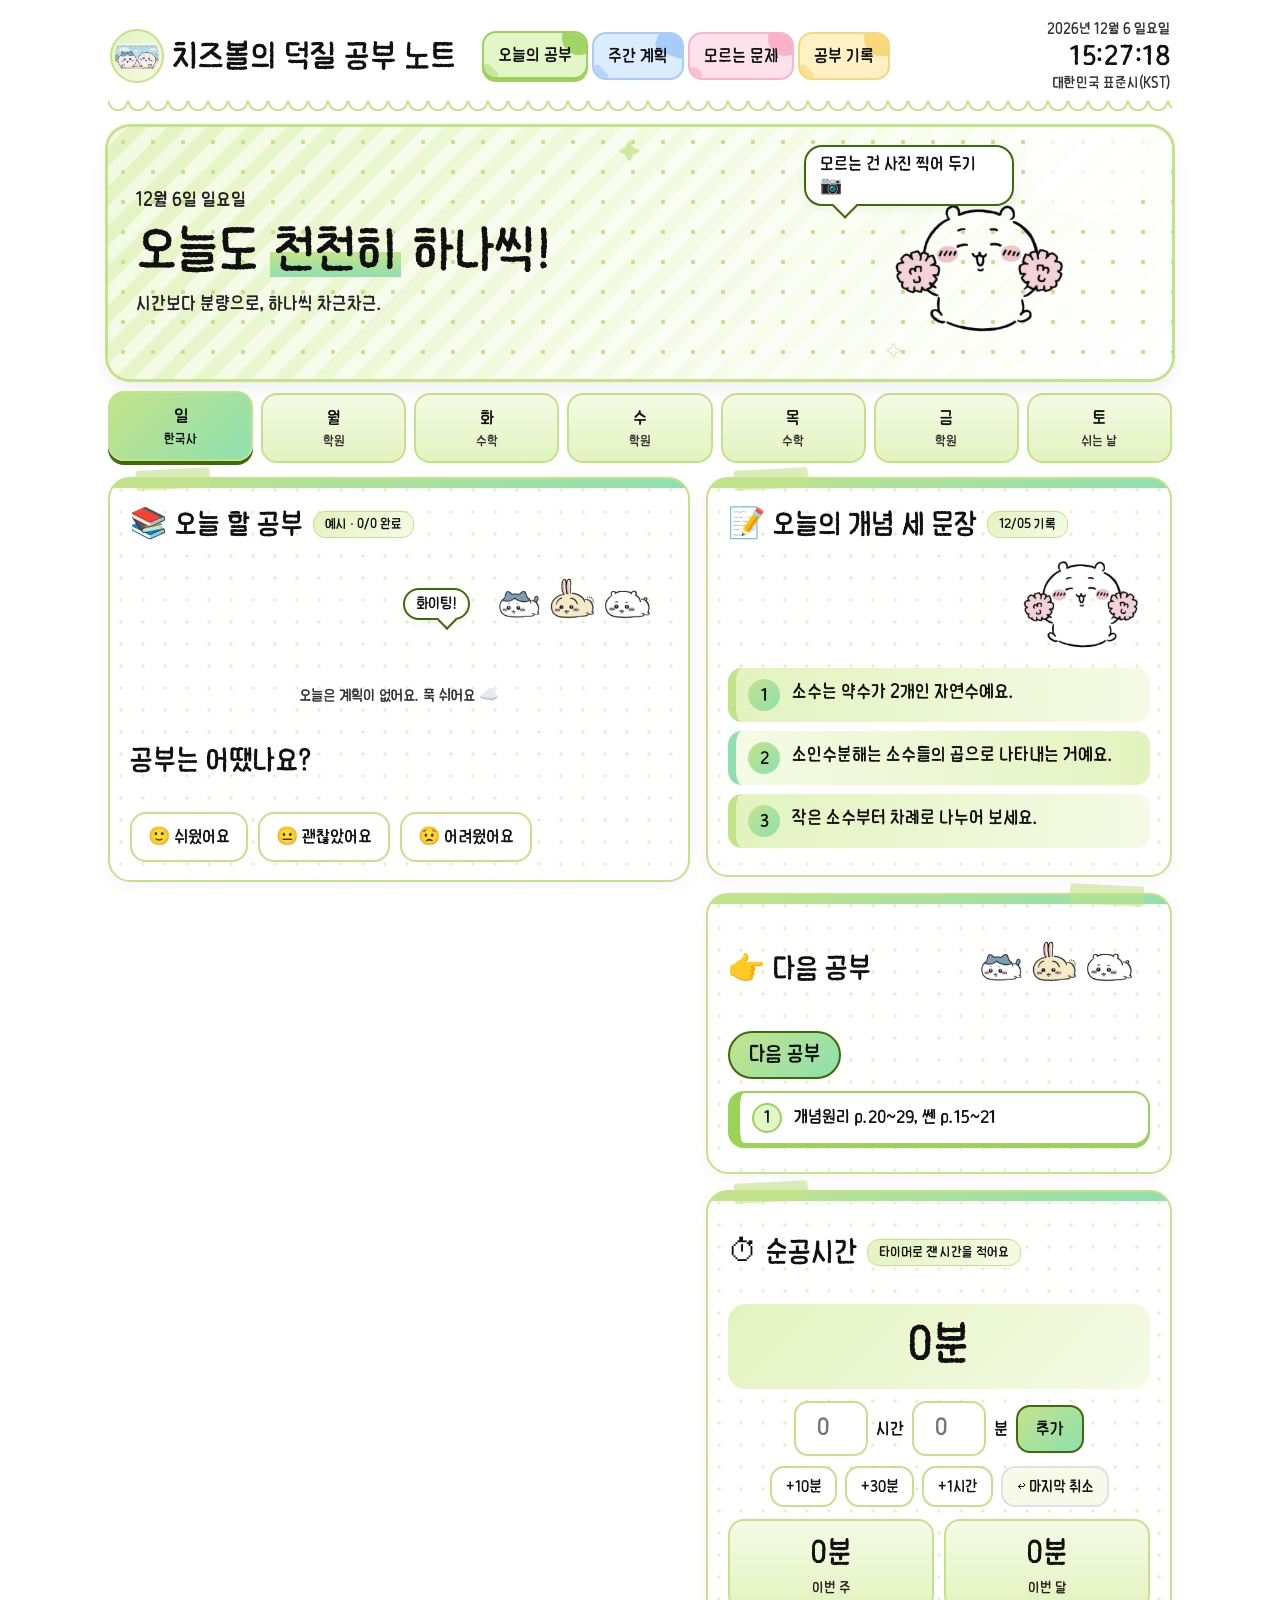
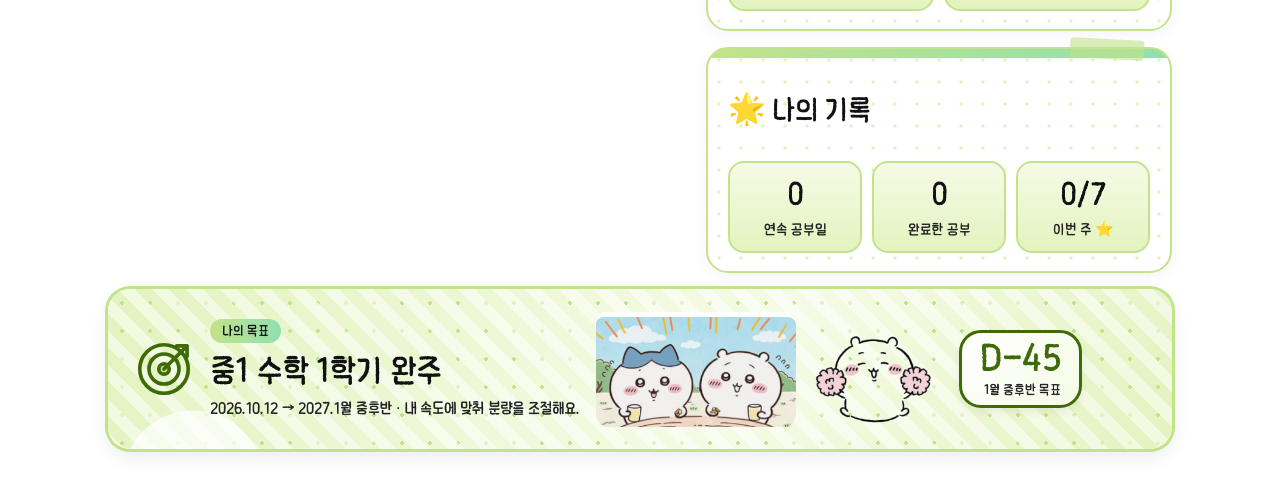
==== apps-script/Index.html @ 90fe8ba4 "다음 공부 카드 디자인: 요일 배지, 번호·과목·분량 구분 Co-Authored-By: Claude Sonnet 5.5 <noreply@anthropic.com> Claude-Se" ====
<!doctype html>
<html lang="ko">
<head>
<meta charset="utf-8">
<meta name="viewport" content="width=device-width,initial-scale=1">
<title>치즈볼의 덕질 공부 노트</title>
<style>
@font-face{font-family:"Memoment";src:url([data-uri]) format("woff2");font-display:swap}
:root{
  --pri:#b9a6f5;--soft:#f3efff;--deep:#6a4fd0;
  --ink:#3a3550;--sub:#8b87a3;--line:#ece9f6;--bg:#fff;
  --ok:#5fc59a;--warn:#f3a26b;
  --r:22px;
}
*{box-sizing:border-box;-webkit-tap-highlight-color:transparent}
html{background:#fff}
body{margin:0;background:#fff;color:var(--ink);font-family:"Memoment","Apple SD Gothic Neo","Malgun Gothic",sans-serif;font-weight:400;font-synthesis:none;line-height:1.45}
h1,h2,h3,b,strong{font-weight:400}
.wrap{max-width:1100px;margin:0 auto;padding:14px 18px 40px}

/* header */
header{display:flex;align-items:center;gap:18px;flex-wrap:wrap;padding:6px 2px 12px;border-bottom:2px dashed var(--line)}
.logo{display:flex;align-items:center;gap:8px;font-size:26px;color:var(--ink);white-space:nowrap}
.logo svg{width:30px;height:30px}
nav{display:flex;gap:6px;margin-left:8px}
nav button{font:inherit;font-size:17px;color:var(--sub);background:none;border:0;padding:8px 14px;border-radius:14px;cursor:pointer}
nav button.on{background:var(--soft);color:var(--deep);box-shadow:inset 0 -3px 0 var(--pri)}
.clock{margin-left:auto;text-align:right;color:var(--sub);font-size:14px;line-height:1.25}
.clock b{display:block;font-size:24px;color:var(--deep);font-variant-numeric:tabular-nums;letter-spacing:.5px}

/* hero */
.hero{position:relative;margin-top:16px;border-radius:var(--r);background:var(--soft);border:2px solid var(--pri);padding:22px 24px;display:flex;align-items:center;gap:16px;overflow:hidden;min-height:170px}
.hero .txt{flex:1;z-index:1}
.hero .d{font-size:16px;color:var(--sub)}
.hero h2{margin:4px 0 6px;font-size:38px;line-height:1.2}
.hero h2 em{font-style:normal;color:var(--deep);background:linear-gradient(transparent 62%,#fff 62%)}
.hero .s{font-size:17px;color:var(--sub)}
.hero .pic{flex:none;width:230px;height:140px;display:flex;align-items:center;justify-content:center}
.pic img{max-width:100%;max-height:100%;object-fit:contain;border-radius:16px}
.spark{position:absolute;color:var(--pri);opacity:.7;font-size:22px;pointer-events:none}

/* week strip */
.week{display:flex;gap:8px;margin:14px 0}
.week div{flex:1;text-align:center;padding:9px 0;border-radius:16px;background:var(--soft);color:var(--sub);font-size:15px;border:2px solid transparent}
.week div small{display:block;font-size:12px}
.week .today{background:var(--pri);color:#fff;border-color:var(--pri)}
.week .done::after{content:"⭐";display:block;font-size:12px;line-height:1}

/* layout */
.grid{display:grid;grid-template-columns:1.25fr 1fr;gap:16px;align-items:start}
.card{background:#fff;border:2px solid var(--line);border-radius:var(--r);padding:18px 18px 16px;box-shadow:0 4px 14px rgba(120,100,180,.07)}
.card h3{margin:0 0 12px;font-size:23px;display:flex;align-items:center;gap:10px;flex-wrap:wrap}
.chip{font-size:13px;background:var(--soft);color:var(--deep);border-radius:12px;padding:2px 10px}
.grid>*{min-width:0}
.stack{display:flex;flex-direction:column;gap:16px}

/* tasks */
.task{display:flex;align-items:center;gap:12px;padding:12px 12px;border:2px solid var(--line);border-radius:16px;margin-bottom:10px;background:#fff;cursor:pointer;transition:.15s}
.task:hover{border-color:var(--pri)}
.task input{appearance:none;-webkit-appearance:none;width:28px;height:28px;border:3px solid var(--pri);border-radius:9px;flex:none;margin:0;display:grid;place-content:center;background:#fff;cursor:pointer}
.task input:checked{background:var(--pri)}
.task input:checked::after{content:"✓";color:#fff;font-size:19px;line-height:1}
.task .subj{flex:none;min-width:76px;color:var(--deep);font-size:16px}
.task .what{flex:1;font-size:17px}
.task .what small{display:block;color:var(--sub);font-size:13px}
.task.done{background:var(--soft);border-color:transparent}
.task.done .what{color:var(--sub);text-decoration:line-through;text-decoration-color:var(--pri);text-decoration-thickness:2px}
.task a{flex:none;font-size:14px;color:var(--deep);border:2px solid var(--pri);border-radius:12px;padding:5px 11px;text-decoration:none;background:#fff}
.task a.off{opacity:.45;pointer-events:none}
.empty{color:var(--sub);text-align:center;padding:16px 0;font-size:16px}
.praise{display:none;align-items:center;gap:14px;background:var(--soft);border-radius:18px;padding:10px 14px;margin:2px 0 12px}
.praise.on{display:flex}
.praise img{height:70px}
.praise span{font-size:20px;color:var(--deep)}
.sub-title{margin:20px 0 10px;font-size:20px}
.feel{display:flex;gap:10px;flex-wrap:wrap}
.feel button,.photo{font:inherit;font-size:16px;color:var(--ink);padding:10px 16px;border-radius:16px;border:2px solid var(--line);background:#fff;cursor:pointer;transition:.15s}
.feel button:hover,.photo:hover{border-color:var(--pri)}
.feel button.on{background:var(--pri);border-color:var(--pri);color:#fff}
.photo{border-color:var(--pri);color:var(--deep);border-style:dashed}
.thumbs{display:flex;gap:8px;flex-wrap:wrap;margin-top:10px}
.thumbs img{width:76px;height:76px;object-fit:cover;border-radius:12px;border:2px solid var(--line)}

/* concept */
.concept{display:flex;gap:12px;align-items:flex-start;padding:11px 12px;background:var(--soft);border-radius:16px;margin-bottom:9px;font-size:17px}
.concept i{flex:none;width:28px;height:28px;border-radius:50%;background:var(--pri);color:#fff;font-style:normal;display:grid;place-content:center;font-size:16px}
.next-row{font-size:18px;line-height:1.6}
.next-row small{color:var(--deep);font-size:15px;display:block}
.mini{display:flex;gap:10px;justify-content:space-around;text-align:center}
.mini div{flex:1;background:var(--soft);border-radius:16px;padding:10px 4px;font-size:14px;color:var(--sub)}
.mini b{display:block;font-size:26px;color:var(--deep)}

/* goal */
.goal{margin-top:16px;display:flex;align-items:center;gap:16px;border-radius:var(--r);border:2px solid var(--pri);background:var(--soft);padding:14px 20px;overflow:hidden}
.goal svg{flex:none;width:52px;height:52px}
.goal .t{font-size:26px}
.goal .s{color:var(--sub);font-size:14px}
.goal .dd{margin-left:auto;text-align:right;font-size:38px;color:var(--deep);line-height:1}
.goal .dd small{display:block;font-size:13px;color:var(--sub);margin-top:4px}
.goal .pic{flex:none;width:150px;height:70px;display:flex;align-items:center}

/* tables / log */
.hide{display:none}
table{width:100%;border-collapse:collapse;font-size:16px}
th,td{padding:10px 8px;border-bottom:2px dashed var(--line);text-align:left;vertical-align:top}
th{color:var(--sub);font-size:14px}
tr.cur td{background:var(--soft)}
.entry{border:2px solid var(--line);border-radius:18px;padding:14px;margin-bottom:12px}
.entry .h{display:flex;gap:10px;align-items:center;font-size:19px;margin-bottom:6px}
.entry p{margin:4px 0;font-size:16px}
.entry .tr{color:var(--sub);font-size:15px}

.toast{position:fixed;left:50%;bottom:20px;transform:translateX(-50%);background:var(--ink);color:#fff;padding:8px 16px;border-radius:14px;font-size:15px;opacity:0;transition:.3s;pointer-events:none}
.toast.on{opacity:1}


/* ===== 꾸미기 ===== */
img.slot{cursor:pointer;user-select:none;-webkit-user-drag:none}
.logoimg{width:44px;height:44px;object-fit:contain;border-radius:50%;background:var(--soft);padding:3px;animation:wig 3.2s ease-in-out infinite}
.hero{background-image:radial-gradient(var(--pri) 1.6px,transparent 1.8px),radial-gradient(var(--pri) 1.2px,transparent 1.4px);background-size:34px 34px,34px 34px;background-position:0 0,17px 17px;background-color:var(--soft)}
.hero::before{content:"";position:absolute;inset:0;background:linear-gradient(90deg,var(--soft) 25%,rgba(255,255,255,0) 70%);pointer-events:none}
.hero .pic{position:relative;width:260px;height:170px;z-index:1}
.hero .pic img{border-radius:20px;animation:float 4s ease-in-out infinite}
.bubble{position:absolute;left:-10px;top:-8px;z-index:2;background:#fff;border:2.5px solid var(--pri);color:var(--deep);font-size:16px;padding:6px 14px;border-radius:18px;box-shadow:0 3px 8px rgba(0,0,0,.06);animation:pop 3s ease-in-out infinite;max-width:210px;line-height:1.25}
.bubble::after{content:"";position:absolute;left:30px;bottom:-11px;width:16px;height:16px;background:#fff;border-right:2.5px solid var(--pri);border-bottom:2.5px solid var(--pri);transform:rotate(45deg)}
.bubble.sm{position:relative;left:auto;top:auto;font-size:14px;padding:4px 11px;display:inline-block;margin-right:6px;animation:pop 2.6s ease-in-out infinite}
.bubble.sm::after{left:auto;right:14px;bottom:-9px;width:12px;height:12px}
.cheer{margin-left:auto;display:flex;align-items:flex-end;gap:2px}
.cheer img{height:62px;width:auto;max-width:88px;object-fit:contain;animation:wig 2.4s ease-in-out infinite;transform-origin:50% 90%}
.card{position:relative}
.card::before{content:"";position:absolute;top:-10px;left:26px;width:74px;height:20px;background:var(--pri);opacity:.6;border-radius:3px;transform:rotate(-3deg)}
.card:nth-child(even)::before{left:auto;right:26px;transform:rotate(3deg)}
.praise img{animation:wig 1s ease-in-out infinite}
.goal{padding:18px 22px;background-image:radial-gradient(var(--pri) 1.4px,transparent 1.6px);background-size:30px 30px;background-color:var(--soft);position:relative}
.goal .pic{width:auto;height:74px;gap:6px}
.goal .pic img{height:74px;width:auto;max-width:130px;object-fit:contain;animation:float 3.6s ease-in-out infinite}
.goal .pic img+img{animation-delay:-1.8s}
.dd{background:#fff;border:3px solid var(--pri);border-radius:22px;padding:8px 18px;box-shadow:0 4px 10px rgba(0,0,0,.06);animation:pop 3s ease-in-out infinite}
.goal .dd{margin-left:0}
.goal .t{font-size:28px}
.ribbon{display:inline-block;background:var(--pri);color:#fff;border-radius:12px;padding:1px 10px;font-size:13px;margin-bottom:4px}
@keyframes float{0%,100%{transform:translateY(0)}50%{transform:translateY(-8px)}}
@keyframes wig{0%,100%{transform:rotate(-5deg)}50%{transform:rotate(5deg)}}
@keyframes pop{0%,100%{transform:scale(1)}50%{transform:scale(1.05)}}
@media(prefers-reduced-motion:reduce){*{animation:none!important}}
@media(max-width:820px){
  .goal{display:grid;grid-template-columns:auto 1fr;gap:10px 14px}
  .goal .pic{display:flex!important;grid-column:1/-1;justify-content:center}
  .goal .dd{grid-column:1/-1;justify-self:center;font-size:34px}
  .hero .pic{width:100%;justify-content:flex-end}
  .bubble{left:6px}
}
@media(max-width:820px){
  .grid{grid-template-columns:1fr}
  .hero{flex-direction:column;align-items:flex-start}
  .hero h2{font-size:30px}
  .hero .pic{width:100%;height:120px}
  .clock{margin-left:0;text-align:left;width:100%}
  nav{margin-left:0;width:100%}
  nav button{flex:1;padding:8px 4px;font-size:16px}
  .task{flex-wrap:wrap}
  .goal{flex-wrap:wrap}
  .goal .pic{display:none}
}

/* ===== 가독성·패턴 강화 (검은 글씨, 큰 제목, 그라데이션) ===== */
:root{--pri2:#8fb4f7;--tint:#e4dcff;--ink:#111;--sub:#3d3a4f;--line:#e2deee}
body{color:#111}
.logo{font-size:34px;color:#111}
.logoimg{width:54px;height:54px;background:linear-gradient(135deg,var(--tint),var(--soft));border:2px solid var(--pri)}
nav button{font-size:19px;color:#333}
nav button.on{color:#111;background:linear-gradient(135deg,var(--tint),var(--soft));box-shadow:inset 0 -4px 0 var(--pri)}
.clock{color:#333;font-size:15px}
.clock b{color:#111;font-size:28px}
header{border-bottom:0;position:relative;padding-bottom:18px}
header::after{content:"";position:absolute;left:0;right:0;bottom:0;height:10px;background:radial-gradient(circle at 10px 0,transparent 8px,var(--pri) 8.5px,var(--pri) 10px,transparent 10.5px) 0 0/20px 10px repeat-x;opacity:.9}

.hero{border:0;padding:26px 28px;min-height:200px;
  background:
    radial-gradient(circle at 92% 12%,rgba(255,255,255,.75) 0 60px,transparent 61px),
    radial-gradient(var(--pri) 2px,transparent 2.4px) 0 0/30px 30px,
    repeating-linear-gradient(135deg,rgba(255,255,255,.55) 0 14px,transparent 14px 28px),
    linear-gradient(120deg,var(--tint),var(--soft) 55%,#fff);
  box-shadow:0 0 0 3px var(--pri),0 8px 20px rgba(0,0,0,.08)}
.hero::before{background:none}
.hero .d{font-size:19px;color:#222}
.hero h2{font-size:54px;line-height:1.15;color:#111;margin:6px 0 8px;letter-spacing:-1px}
.hero h2 em{color:#111;background:linear-gradient(transparent 52%,var(--pri) 52%,var(--pri2) 92%,transparent 92%);padding:0 4px;border-radius:4px}
.hero .s{font-size:19px;color:#222}
.bubble{color:#111;font-size:18px;border-color:var(--deep)}
.bubble::after{border-color:var(--deep)}

.week div{background:linear-gradient(180deg,var(--soft),var(--tint));color:#111;font-size:18px;border:2px solid var(--pri);padding:10px 0}
.week div small{font-size:14px;color:#333}
.week .today{background:linear-gradient(135deg,var(--pri),var(--pri2));color:#111;box-shadow:0 4px 0 var(--deep);transform:translateY(-2px)}
.week .today small{color:#111}

.card{border:2.5px solid var(--pri);padding:24px 20px 18px;
  background:linear-gradient(90deg,var(--pri),var(--pri2)) 0 0/100% 9px no-repeat,
    radial-gradient(var(--tint) 1.4px,transparent 1.8px) 0 0/22px 22px,#fff}
.card h3{font-size:30px;color:#111;margin-bottom:14px}
.chip{background:linear-gradient(135deg,var(--tint),var(--soft));color:#111;border:1.5px solid var(--pri);font-size:14px;padding:2px 11px}
.sub-title{font-size:25px;color:#111}

.task{border:2.5px solid var(--pri);border-left-width:10px;border-radius:16px;font-size:19px;background:#fff;box-shadow:0 3px 0 var(--tint)}
.task input{border-color:var(--deep);width:30px;height:30px}
.task input:checked{background:linear-gradient(135deg,var(--pri),var(--pri2))}
.task input:checked::after{color:#111;font-size:22px}
.task .subj{color:#111;background:var(--tint);border-radius:10px;padding:3px 9px;min-width:0;font-size:16px;text-align:center}
.task .what{font-size:20px;color:#111}
.task .what small{color:#444;font-size:14px}
.task.done{background:repeating-linear-gradient(135deg,var(--soft) 0 10px,#fff 10px 20px);border-color:var(--pri)}
.task.done .what{color:#444}
.task a{color:#111;border-color:var(--deep);background:linear-gradient(135deg,var(--tint),var(--soft));font-size:15px}

.feel button,.photo{color:#111;border:2.5px solid var(--pri);font-size:18px}
.feel button.on{background:linear-gradient(135deg,var(--pri),var(--pri2));color:#111;border-color:var(--deep)}
.photo{background:var(--soft);border-color:var(--deep);color:#111}

.concept{background:linear-gradient(90deg,var(--tint),var(--soft));border-left:8px solid var(--pri);color:#111;font-size:19px;border-radius:14px}
.concept:nth-child(2){background:linear-gradient(90deg,var(--soft),var(--tint));border-left-color:var(--pri2)}
.concept i{background:linear-gradient(135deg,var(--pri),var(--pri2));color:#111;width:32px;height:32px;font-size:18px}
.next-row{font-size:20px;color:#111}
.next-row small{color:#111;background:var(--tint);display:inline-block;padding:1px 10px;border-radius:10px;margin-bottom:4px}
.mini div{background:linear-gradient(180deg,var(--soft),var(--tint));color:#222;font-size:15px;border:2px solid var(--pri)}
.mini b{color:#111;font-size:32px}
.empty{color:#333}
.praise{background:repeating-linear-gradient(135deg,var(--tint) 0 12px,var(--soft) 12px 24px);border:2.5px solid var(--pri)}
.praise span{color:#111;font-size:22px}

.goal{border:0;padding:22px 26px;
  background:
    radial-gradient(circle at 8% 120%,rgba(255,255,255,.7) 0 70px,transparent 71px),
    repeating-linear-gradient(45deg,rgba(255,255,255,.5) 0 12px,transparent 12px 24px),
    radial-gradient(var(--pri) 1.6px,transparent 2px) 0 0/28px 28px,
    linear-gradient(120deg,var(--tint),var(--soft) 60%,var(--tint));
  box-shadow:0 0 0 3px var(--pri),0 8px 20px rgba(0,0,0,.08)}
.goal svg{width:60px;height:60px}
.goal svg{stroke:var(--deep)}
.goal .t{font-size:34px;color:#111}
.goal .s{color:#222;font-size:16px}
.ribbon{background:linear-gradient(90deg,var(--pri),var(--pri2));color:#111;font-size:14px;padding:2px 12px}
.dd{color:#111;font-size:48px;background:linear-gradient(135deg,#fff,var(--soft));border:3.5px solid var(--deep)}
.dd small{color:#222!important;font-size:14px!important}

th{color:#222;font-size:15px}
td,th{border-bottom:2px dashed var(--pri)}
tr.cur td{background:var(--tint)}
.entry{border:2.5px solid var(--pri);background:linear-gradient(180deg,#fff,var(--soft))}
.entry .h{font-size:22px}
.entry p{font-size:17px;color:#111}
.entry .tr{color:#333}
.toast{background:#111}
@media(max-width:820px){
  .logo{font-size:26px}.logoimg{width:44px;height:44px}
  .hero h2{font-size:38px}
  .card h3{font-size:25px}
  .goal .t{font-size:27px}.dd{font-size:40px}
  .task .what{font-size:18px}
}
.card h3 .cheer{flex:none}.card h3 .cheer img{height:54px}

/* ===== 이미지 크게 ===== */
.card h3 .cheer img{height:120px;max-width:190px}
.card h3{min-height:74px;align-items:center}
.card h3 .cheer{margin-top:-22px;margin-bottom:-14px}
.card h3 .bubble.sm{font-size:16px;margin-bottom:34px}
.praise img{height:96px}
.goal .pic{height:130px;gap:8px}
.goal .pic img{height:130px;max-width:230px}
.goal{padding-top:20px;padding-bottom:20px}
.hero .pic{width:330px;height:200px}
@media(max-width:820px){
  .card h3 .cheer img{height:96px;max-width:150px}
  .goal .pic{height:110px}.goal .pic img{height:110px;max-width:170px}
  .hero .pic{width:100%;height:170px}
}

.card h3 .cheer{margin-bottom:0}
.dd{white-space:nowrap}
.goal{flex-wrap:wrap;row-gap:8px}
.goal .pic img{max-width:150px;height:120px}
.goal .pic{height:120px}
@media(max-width:820px){.goal .pic img{height:100px;max-width:140px}.goal .pic{height:100px}}
.goal .pic img{max-width:200px}
@media(max-width:820px){.goal .pic img{max-width:150px}}

/* ===== GIF처럼 움직이는 캐릭터 ===== */
@keyframes jump{0%,60%,100%{transform:translateY(0) scale(1,1)}8%{transform:translateY(0) scale(1.1,.88)}22%{transform:translateY(-22px) scale(.94,1.08)}36%{transform:translateY(0) scale(1.1,.9)}46%{transform:translateY(-9px) scale(.98,1.03)}54%{transform:translateY(0) scale(1.04,.96)}}
@keyframes crawl{0%,100%{transform:translateX(-6px) rotate(-2deg) scale(1,1)}25%{transform:translateX(0) rotate(0) scale(1.03,.97)}50%{transform:translateX(6px) rotate(2deg) scale(1,1)}75%{transform:translateX(0) rotate(0) scale(1.03,.97)}}
@keyframes swayy{0%,100%{transform:rotate(-3deg) translateY(0)}25%{transform:rotate(0) translateY(-7px)}50%{transform:rotate(3deg) translateY(0)}75%{transform:rotate(0) translateY(-7px)}}
@keyframes twinkle{0%,100%{opacity:.25;transform:scale(.7) rotate(0)}50%{opacity:1;transform:scale(1.25) rotate(25deg)}}
html img.slot{transform-origin:50% 100%}
html img.slot[data-kind="jump"]{animation:jump 1.7s ease-in-out infinite}
html img.slot[data-kind="crawl"]{animation:crawl 2.6s ease-in-out infinite}
html img.slot[data-kind="sway"]{animation:swayy 3s ease-in-out infinite}
html img.slot[data-kind="float"]{animation:float 3s ease-in-out infinite}
.spark{animation:twinkle 2.2s ease-in-out infinite}
.spark+.spark{animation-delay:-1.1s}

/* ===== 순공시간 · 퀴즈 ===== */
.timebig{font-size:48px;color:#111;text-align:center;padding:6px 0 10px;background:linear-gradient(135deg,var(--tint),var(--soft));border-radius:18px;margin-bottom:12px}
.timerow{display:flex;align-items:center;gap:8px;justify-content:center;flex-wrap:wrap}
.timerow input{width:74px;font:inherit;font-size:24px;text-align:center;padding:8px 6px;border:2.5px solid var(--pri);border-radius:14px;background:#fff;color:#111}
.timerow span{font-size:18px;color:#111}
.timerow button,.quick button,.qgo{font:inherit;font-size:18px;color:#111;background:linear-gradient(135deg,var(--pri),var(--pri2));border:2.5px solid var(--deep);border-radius:14px;padding:9px 18px;cursor:pointer}
.quick{display:flex;gap:8px;justify-content:center;flex-wrap:wrap;margin-top:10px}
.quick button{font-size:16px;padding:7px 14px;background:#fff;border-color:var(--pri)}
.quick button.ghost,.qgo.ghost{background:var(--soft);border-color:var(--line)}
.mini.mt{margin-top:12px}
.qbtn{flex:none;font:inherit;font-size:15px;color:#111;background:linear-gradient(135deg,var(--pri),var(--pri2));border:2px solid var(--deep);border-radius:12px;padding:6px 12px;cursor:pointer;white-space:nowrap}
.modal{position:fixed;inset:0;background:rgba(30,20,60,.45);display:flex;align-items:center;justify-content:center;padding:16px;z-index:50}
.modal[hidden]{display:none}
.mbox{width:100%;max-width:520px;max-height:92vh;overflow:auto;background:#fff;border:3px solid var(--pri);border-radius:26px;padding:18px 18px 20px;box-shadow:0 14px 40px rgba(0,0,0,.25)}
.qhead{display:flex;align-items:center;gap:10px;font-size:19px;color:#111;margin-bottom:12px}
.qhead span{flex:1}.qhead b{background:var(--tint);border-radius:12px;padding:2px 12px}
.qx{font:inherit;border:0;background:var(--soft);border-radius:50%;width:36px;height:36px;font-size:17px;cursor:pointer;color:#111}
.qprompt{font-size:32px;color:#111;text-align:center;background:linear-gradient(135deg,var(--tint),var(--soft));border-radius:20px;padding:18px 10px;margin-bottom:14px;line-height:1.3;word-break:keep-all}
.qprompt small{display:block;font-size:16px;color:#333;margin-top:6px}
.qchoices{display:grid;gap:10px}
.qc{font:inherit;font-size:21px;color:#111;text-align:left;background:#fff;border:2.5px solid var(--pri);border-radius:16px;padding:12px 14px;cursor:pointer}
.qc:hover:not(:disabled){background:var(--soft)}
.qc.right{background:#d9f5e6;border-color:#2fa86b}
.qc.wrong{background:#ffe0e0;border-color:#e0524e}
.qspell{display:flex;gap:8px}
.qspell input{flex:1;min-width:0;font:inherit;font-size:24px;padding:10px 12px;border:2.5px solid var(--pri);border-radius:14px;color:#111}
.qfb{margin-top:12px}
.okmsg,.nomsg{font-size:22px;color:#111;padding:8px 12px;border-radius:14px}
.okmsg{background:#d9f5e6}.nomsg{background:#ffe9e0}
.qexp{margin:8px 2px;font-size:16px;color:#333}
.qfb .qgo{width:100%;margin-top:8px}
.qscore{font-size:60px;text-align:center;color:#111;padding:6px 0}
.qscore small{display:block;font-size:19px;color:#333}
.qwrong{background:var(--soft);border-radius:16px;padding:10px 14px;margin:10px 0;font-size:17px;color:#111;line-height:1.7}
.qbtns{display:flex;gap:10px}.qbtns .qgo{flex:1}
@media(max-width:480px){.timebig{font-size:40px}.qprompt{font-size:26px}.qc{font-size:19px}}

/* ===== 모르는 문제 탭 ===== */
.qaform{display:block}
.qaform textarea{width:100%;min-height:76px;font:inherit;font-size:17px;padding:10px 12px;border:2.5px solid var(--pri);border-radius:14px;color:#111;background:#fff;resize:vertical}
.qarow{display:flex;gap:10px;align-items:center;flex-wrap:wrap;width:100%;margin-top:8px}
#qaPrev{width:64px;height:64px;object-fit:cover;border-radius:12px;border:2px solid var(--pri)}
#qaPrev.hide{display:none}
.qapost{font:inherit;font-size:17px;color:#111;border:2.5px solid var(--deep);border-radius:14px;padding:10px 16px;cursor:pointer;background:linear-gradient(135deg,var(--pri),var(--pri2));margin-left:auto}
.qaform input[type=text]{flex:1;min-width:180px;font:inherit;font-size:17px;padding:10px 12px;border:2.5px solid var(--pri);border-radius:14px;color:#111;background:#fff}
.qaitem{border:2.5px solid var(--pri);border-radius:18px;padding:12px;margin:14px 0;background:linear-gradient(180deg,#fff,var(--soft))}
.qaitem .qh{display:flex;gap:8px;align-items:center;font-size:18px;color:#111;margin-bottom:8px;flex-wrap:wrap}
.qaitem .qh .chip{margin-left:0}
.qaitem img.qimg{display:block;max-width:100%;max-height:420px;border-radius:14px;border:2px solid var(--line);cursor:zoom-in;margin:0 auto}
.qaitem img.qimg.big{max-height:none}
.qans{margin-top:10px}
.qans .a{background:#fff;border-left:7px solid var(--pri2);border-radius:12px;padding:8px 12px;margin:6px 0;font-size:17px;color:#111;line-height:1.5;white-space:pre-wrap;word-break:break-word}
.qans .a b{color:var(--deep);margin-right:6px}
.qans .a img{display:block;max-width:100%;max-height:300px;border-radius:12px;margin-top:8px;border:2px solid var(--line);cursor:zoom-in}
.qans .a img.big{max-height:none}
.qaprev{width:56px;height:56px;object-fit:cover;border-radius:10px;border:2px solid var(--pri)}
.qaq{background:#fff;border-radius:12px;padding:8px 12px;margin:0 0 8px;font-size:18px;color:#111;line-height:1.5;white-space:pre-wrap;word-break:keep-all;overflow-wrap:break-word}
.qans .a small{color:#555;margin-left:6px}
.qaadd{display:flex;gap:8px;margin-top:8px;flex-wrap:wrap}
.qaadd select,.qaadd input,.qaadd textarea{font:inherit;font-size:16px;padding:8px 10px;border:2.5px solid var(--pri);border-radius:12px;background:#fff;color:#111}
.qaadd textarea{flex:1;min-width:160px;min-height:44px;resize:vertical}
.qaadd button,.qadel{font:inherit;font-size:16px;color:#111;border:2.5px solid var(--deep);border-radius:12px;padding:8px 14px;cursor:pointer;background:linear-gradient(135deg,var(--pri),var(--pri2))}
.qadel{background:#fff;border-color:#e0524e;margin-left:auto}
.qadel.sure{background:#ffe0e0;font-weight:700}
.note{color:#3d3a4f;font-size:15px;margin:8px 0 0}
nav{gap:4px}
nav button{white-space:nowrap;word-break:keep-all}
@media(max-width:700px){nav{width:100%;margin-left:0;justify-content:space-between}nav button{flex:1;font-size:15px;padding:8px 2px}}
.task .what{word-break:keep-all;overflow-wrap:break-word;line-height:1.45}
.task .what b,.nxr{white-space:nowrap}
.qaitem .qh span,.qans .a,.concept span,#next{word-break:keep-all;overflow-wrap:break-word}

/* ===== 탭: 색깔 + 배경 도형, 즉시 반응 ===== */
nav button{touch-action:manipulation;-webkit-tap-highlight-color:transparent;position:relative;overflow:hidden;isolation:isolate;border:2.5px solid var(--tb);background:var(--tc);color:#111;font-size:18px;padding:9px 14px;transition:none}
nav button::before{content:"";position:absolute;z-index:-1;width:34px;height:34px;border-radius:50%;background:var(--td);opacity:.55;right:-10px;top:-12px}
nav button::after{content:"";position:absolute;z-index:-1;width:18px;height:18px;background:var(--td);opacity:.4;left:-6px;bottom:-7px;transform:rotate(45deg);border-radius:4px}
nav button[data-tab=today]{--tc:#e3f6c8;--td:#9bd35a;--tb:#b8e08a}
nav button[data-tab=plan]{--tc:#dcecff;--td:#7fb2f5;--tb:#a9cdf8}
nav button[data-tab=qa]{--tc:#ffe1ec;--td:#f58db0;--tb:#f6b6ce}
nav button[data-tab=log]{--tc:#fff1c4;--td:#f5c542;--tb:#f4d982}
nav button[data-tab=plan]::before{border-radius:8px;transform:rotate(20deg)}
nav button[data-tab=qa]::after{border-radius:50%}
nav button[data-tab=log]::before{border-radius:50% 50% 0 50%}
nav button.on{background:var(--tc);box-shadow:0 3px 0 var(--td);border-color:var(--td);font-weight:700;transform:translateY(-1px)}
nav button.on::before{opacity:.9}
@media(max-width:700px){nav button{padding:8px 2px;font-size:15px}}

/* ===== 다음 공부 ===== */
.nx-day{display:flex;align-items:center;gap:10px;margin:2px 0 12px}
.nx-day b{font-size:22px;color:#111;background:linear-gradient(135deg,var(--pri),var(--pri2));border:2.5px solid var(--deep);border-radius:999px;padding:4px 18px}
.nx-day span{font-size:16px;color:#333}
.nx-item{display:flex;align-items:center;gap:12px;margin:9px 0;padding:10px 12px;background:#fff;border:2.5px solid var(--bd);border-left:12px solid var(--bd);border-radius:16px;box-shadow:0 3px 0 var(--bd)}
.nx-item i{flex:none;width:30px;height:30px;border-radius:50%;background:var(--bg2);border:2px solid var(--bd);color:#111;font-style:normal;font-size:17px;display:flex;align-items:center;justify-content:center}
.nx-t{flex:1;min-width:0;display:flex;flex-direction:column;gap:2px}
.nx-t em{font-style:normal;font-size:13px;color:#333;background:var(--bg2);border-radius:8px;padding:1px 8px;align-self:flex-start}
.nx-t strong{font-size:18px;color:#111;line-height:1.35;word-break:keep-all;overflow-wrap:break-word}
.nxr{flex:none;font-size:16px;color:#111;background:var(--bg2);border:2px solid var(--bd);border-radius:12px;padding:3px 10px}
.nx-item.c0{--bd:#9bd35a;--bg2:#e3f6c8}.nx-item.c1{--bd:#7fb2f5;--bg2:#dcecff}
.nx-item.c2{--bd:#f58db0;--bg2:#ffe1ec}.nx-item.c3{--bd:#f5c542;--bg2:#fff1c4}
</style>
</head>
<body>
<noscript><p style="padding:20px;font-size:18px">이 화면에서는 작동하지 않아요. Safari(또는 크롬) 브라우저로 열어 주세요.</p></noscript>
<div class="wrap">
  <header>
    <div class="logo">
      <img data-kind="sway" class="logoimg slot" data-slot="0" alt="">
      치즈볼의 덕질 공부 노트
    </div>
    <nav>
      <button class="on" data-tab="today">오늘의 공부</button>
      <button data-tab="plan">주간 계획</button>
      <button data-tab="qa">모르는 문제</button>
      <button data-tab="log">공부 기록</button>
    </nav>
    <div class="clock"><span id="date"></span><b id="time"></b>대한민국 표준시(KST)</div>
  </header>

  <!-- 오늘의 공부 -->
  <section id="today">
    <div class="hero">
      <span class="spark" style="left:48%;top:12px">✦</span><span class="spark" style="right:270px;bottom:14px;font-size:16px">✧</span>
      <div class="txt">
        <div class="d" id="heroDate"></div>
        <h2 id="heroTitle"></h2>
        <div class="s">시간보다 분량으로, 하나씩 차근차근.</div>
      </div>
      <div class="pic"><div class="bubble" id="bubble"></div><img data-kind="jump" class="slot" data-slot="1" alt=""></div>
    </div>

    <div class="week" id="week"></div>

    <div class="grid">
      <div class="card">
        <h3>📚 오늘 할 공부 <span class="chip" id="planChip"></span><span class="cheer"><span class="bubble sm" id="bubble2">화이팅!</span><img data-kind="crawl" class="slot" data-slot="2" alt=""></span></h3>
        <div class="praise" id="praise"><img data-kind="sway" class="slot" data-slot="3" alt=""><span>오늘 할 일 다 했어요! 최고 🎉</span></div>
        <div id="tasks"></div>
        <h3 class="sub-title">공부는 어땠나요?</h3>
        <div class="feel" id="feel">
          <button data-v="easy">🙂 쉬웠어요</button>
          <button data-v="ok">😐 괜찮았어요</button>
          <button data-v="hard">😟 어려웠어요</button>
        </div>
      </div>
      <div class="stack">
        <div class="card">
          <h3>📝 오늘의 개념 세 문장 <span class="chip" id="conceptChip"></span><span class="cheer"><img data-kind="jump" class="slot" data-slot="4" alt=""></span></h3>
          <div id="concepts"></div>
        </div>
        <div class="card">
          <h3>👉 다음 공부 <span class="cheer"><img data-kind="crawl" class="slot" data-slot="5" alt=""></span></h3>
          <div class="next-row" id="next"></div>
        </div>
        <div class="card">
          <h3>⏱ 순공시간 <span class="chip">타이머로 잰 시간을 적어요</span></h3>
          <div class="timebig" id="minToday">0분</div>
          <div class="timerow"><input id="minH" type="number" inputmode="numeric" min="0" max="12" placeholder="0"><span>시간</span><input id="minM" type="number" inputmode="numeric" min="0" max="59" placeholder="0"><span>분</span><button type="button" id="minAdd">추가</button></div>
          <div class="quick"><button type="button" data-m="10">+10분</button><button type="button" data-m="30">+30분</button><button type="button" data-m="60">+1시간</button><button type="button" id="minUndo" class="ghost">↩ 마지막 취소</button></div>
          <div class="mini mt"><div><b id="minWeek">0분</b>이번 주</div><div><b id="minMonth">0분</b>이번 달</div></div>
        </div>
        <div class="card">
          <h3>🌟 나의 기록</h3>
          <div class="mini">
            <div><b id="stStreak">0</b>연속 공부일</div>
            <div><b id="stDone">0</b>완료한 공부</div>
            <div><b id="stWeek">0/7</b>이번 주 ⭐</div>
          </div>
        </div>
      </div>
    </div>
  </section>

  <!-- 주간 계획 -->
  <section id="plan" class="hide">
    <div class="card" style="margin-top:16px">
      <h3>이번 주 계획 <span class="chip">일~토</span></h3>
      <div id="planTable"></div>
    </div>
  </section>

  <!-- 공부 기록 -->
  <section id="qa" class="hide">
    <div class="card" style="margin-top:16px">
      <h3>🖼 모르는 문제 <span class="chip" id="qaCount"></span></h3>
      <div class="qaform">
        <textarea id="qaMemo" placeholder="뭐가 어려운지, 어디서 막혔는지 적어요 (예: 수학 p.20 3번, 왜 2로 나누는지 모르겠어요)" maxlength="300"></textarea>
        <div class="qarow">
          <label class="photo">📷 문제 사진 고르기<input id="qaFile" type="file" accept="image/*" hidden></label>
          <img id="qaPrev" class="hide" alt="">
          <button type="button" id="qaPost" class="qapost">➕ 카드 올리기</button>
        </div>
      </div>
      <p class="note">사진과 질문을 올리면 카드로 쌓여요. 카드마다 엄마·아빠·나의 답변과 사진을 계속 이어서 달 수 있고, 다 이해했으면 그 카드만 삭제해요. 모든 내용은 시트에도 기록돼요.</p>
      <div id="qaList"></div>
    </div>
  </section>

  <section id="log" class="hide">
    <div class="card" style="margin-top:16px">
      <h3>공부 기록 <span class="chip">차곡차곡 쌓여요</span></h3>
      <div id="logList"></div>
    </div>
  </section>

  <div class="goal">
    <svg viewBox="0 0 52 52" fill="none" stroke="var(--deep)" stroke-width="3.2" stroke-linecap="round"><circle cx="26" cy="26" r="21"/><circle cx="26" cy="26" r="13"/><circle cx="26" cy="26" r="4.5" fill="var(--pri)"/><path d="M26 26 46 6M46 6v9M46 6h-9"/></svg>
    <div>
      <span class="ribbon">나의 목표</span><div class="t" id="goalTitle">중1 수학 1학기 완주</div>
      <div class="s" id="goalSub">2026.10.12 → 2027.1월 중후반 · 내 속도에 맞춰 분량을 조절해요.</div>
    </div>
    <div class="pic"><img data-kind="sway" class="slot" data-slot="6" alt=""><img data-kind="jump" class="slot" data-slot="7" alt=""></div>
    <div class="dd" id="dday"></div>
  </div>
</div>
<div class="modal" id="quizModal" hidden><div class="mbox" id="quizBox"></div></div>
<div class="toast" id="toast"></div>

<script>
/* ============ 설정 ============ */
// 구글 Apps Script 웹앱 URL을 여기에 넣으면 시트와 연결돼요. 비어 있으면 예시 데이터로 동작해요.
var API_URL = "";
// 구글 앱 스크립트 웹앱 안에서 열리면 google.script.run 으로 시트와 바로 연결돼요 (API_URL 불필요)
var HAS_GS = typeof google !== "undefined" && google.script && google.script.run;
var LIVE = HAS_GS || !!API_URL;
var LECTURE_URL = "";            // 강의 링크는 추후 지정
var GOAL = {title:"중1 수학 1학기 완주", start:"2026-10-12", end:"2027-01-20",
            sub:"2026.10.12 → 2027.1월 중후반 · 내 속도에 맞춰 분량을 조절해요."};
// 이미지 풀: 드라이브 이미지 폴더가 연결되면 API가 주는 목록이 여기에 더해져요.
var IMG_DATA = {"assets/img/cheer-friends.png":"[data-uri]","assets/img/cheer-pompom.png":"[data-uri]","assets/img/lying-trio.png":"[data-uri]"}; // (앱 스크립트용) 이미지 경로 → 데이터 주소. 빌드 스크립트가 채워요
var IMAGES = ["assets/img/cheer-friends.png","assets/img/cheer-pompom.png","assets/img/lying-trio.png"];

/* ============ 요일별 파스텔 ============ */
var THEMES = [ // 월~일 : pri(메인) pri2(그라데이션 짝) soft(연한 배경) tint(중간 배경) deep(진한 강조)
  {n:"연보라", pri:"#b9a6f5", pri2:"#8fb4f7", soft:"#f4f0ff", tint:"#e4dcff", deep:"#4b2fb5"},
  {n:"연하늘", pri:"#8fd0f4", pri2:"#7fe3dc", soft:"#ebf8fe", tint:"#d0eefb", deep:"#17618f"},
  {n:"연노랑", pri:"#f5d86e", pri2:"#ffb877", soft:"#fffae3", tint:"#ffefb0", deep:"#7a5a00"},
  {n:"연분홍", pri:"#f4a9c8", pri2:"#ffb9a0", soft:"#fff1f7", tint:"#ffdbe9", deep:"#a02a62"},
  {n:"연민트", pri:"#8fdcbf", pri2:"#b5e88a", soft:"#e9faf3", tint:"#cdf2e2", deep:"#17704f"},
  {n:"연살구", pri:"#f7bd98", pri2:"#f7a1b4", soft:"#fff3ea", tint:"#ffe0cc", deep:"#9a4b14"},
  {n:"연연두", pri:"#c3e38a", pri2:"#8fe0b0", soft:"#f5fbe6", tint:"#e3f3bf", deep:"#3f6a0a"}
];
var DAYN = ["월","화","수","목","금","토","일"];

/* ============ 날짜 (KST) ============ */
var fmt = new Intl.DateTimeFormat("ko-KR",{timeZone:"Asia/Seoul",year:"numeric",month:"long",day:"numeric",weekday:"long",hour:"2-digit",minute:"2-digit",second:"2-digit",hour12:false});
function parts(){var o={};fmt.formatToParts(new Date()).forEach(function(p){o[p.type]=p.value});return o}
function todayStr(){return new Intl.DateTimeFormat("en-CA",{timeZone:"Asia/Seoul"}).format(new Date())}
function utc(s){return Date.UTC(+s.slice(0,4),+s.slice(5,7)-1,+s.slice(8,10))}
function addDays(s,n){return new Date(utc(s)+n*864e5).toISOString().slice(0,10)}
function wIdx(s){return (new Date(utc(s)).getUTCDay()+6)%7}   // 월0 ~ 일6
var TODAY = (location.search.match(/date=(\d{4}-\d{2}-\d{2})/)||[])[1] || todayStr(); // ?date=YYYY-MM-DD 로 다른 날 미리보기

/* ============ 유틸 ============ */
function $(id){return document.getElementById(id)}
function esc(s){return String(s==null?"":s).replace(/[&<>"]/g,function(c){return{"&":"&amp;","<":"&lt;",">":"&gt;",'"':"&quot;"}[c]})}
function pick(a){return a[Math.floor(Math.random()*a.length)]}
function josa(w,a,b){var c=w.charCodeAt(w.length-1);if(c<0xAC00||c>0xD7A3)return a;return (c-0xAC00)%28?a:b}
function toast(m){var t=$("toast");t.textContent=m;t.classList.add("on");setTimeout(function(){t.classList.remove("on")},1800)}
function lget(k,d){try{var v=localStorage.getItem(k);return v?JSON.parse(v):d}catch(e){return d}}
function lset(k,v){try{localStorage.setItem(k,JSON.stringify(v))}catch(e){}}
var CHEERS=["오늘도 화이팅! 💪","한 걸음씩, 천천히 가자","잘하고 있어, 치즈볼!","모르는 건 사진 찍어 두기 📷","오늘 할 일 다 하면 ⭐","수학은 하다 보면 쉬워져","차근차근 하나씩 ✨","작은 습관이 큰 실력!","쉬엄쉬엄 해도 괜찮아","오늘의 나, 칭찬해 🎉"];
function dayNum(){return Math.floor(utc(TODAY)/864e5)}
function kindOf(u){return /pompom/.test(u)?"jump":/lying/.test(u)?"crawl":/friends/.test(u)?"sway":"float"}
function assignImages(){
  var els=document.querySelectorAll("img.slot");
  [].forEach.call(els,function(el){
    var off=+(el.dataset.off||0);
    var u=IMAGES[(dayNum()+(+el.dataset.slot)+off)%IMAGES.length];el.src=IMG_DATA[u]||u;el.dataset.kind=kindOf(u);
  });
  var c=CHEERS[dayNum()%CHEERS.length];$("bubble").textContent=c;
}
document.addEventListener("click",function(e){var el=e.target.closest&&e.target.closest("img.slot");if(!el)return;el.dataset.off=(+(el.dataset.off||0)+1);assignImages()});

/* ============ 데이터 ============ */
var DB = {plan:[],log:[],vocab:[],repeats:[],rchecks:[],minutes:[],qlog:[],questions:[],qa:[],mood:{}};
var SUN=["일","월","화","수","목","금","토"];                       // 한 주는 일요일에 시작해요
var KINDS=["한국사","학원","수학","학원","수학","학원","쉬는 날"]; // 일~토 순서
function sIdx(d){return (wIdx(d)+1)%7}
var POS_LABEL={"n.":"명사","v.":"동사","adj.":"형용사","adv.":"부사","prep.":"전치사","phr.":"구(숙어)","phr. v.":"구동사","pron.":"대명사"};

function samplePlan(){
  var mon=addDays(weekStart(TODAY),1), rows=[], id=0;
  function add(d,subj,unit,task,range){rows.push({id:"s"+(id++),date:addDays(mon,d),subject:subj,unit:unit,task:task,range:range||"",link:"",done:false})}
  var AC=["5:10~8:00","","5:20~9:00","","5:10~8:00"];
  [0,2,4].forEach(function(d){add(d,"영어 학원","Pine English School","영어 학원 ("+AC[d]+")");add(d,"수학 · 연산","소인수분해","연산 학습지","30분")});
  add(0,"영어 · 단어","유닛 7·8","단어 시험 (학원)","시험");
  [1,3].forEach(function(d){
    add(d,"수학 · 개념","소인수분해",d===1?"숨마쿰 EBS 강의 + 개념 읽기":"개념원리",d===1?"p.25~34":"p.20~29");
    add(d,"수학 · 문제","소인수분해",d===1?"숨마쿰 유형 EXERCISES":"쎈",d===1?"해당 쪽 문제":"p.15~21");
    add(d,"영어 · 문법","Grammar Inside STARTER · Ch01 명사와 관사","Unit 0"+(d===1?2:3)+" "+(d===1?"셀 수 없는 명사":"관사"),d===1?"교재 p.12~13 + 워크북 p.6~7":"교재 p.14~15 + 워크북 p.8~9");
  });
  add(3,"과학","초등 과학 6-2","1 계절의 변화: 남중 고도와 낮의 길이");
  [1,2,3,4,5,6].forEach(function(d){add(d,"영어 · 단어","유닛 9·10 (다음 월 시험)","단어 퀴즈 3문제","3문제")});
  add(6,"역사","한국사 1권 선사~고대","01 선사 시대, 돌을 사용하던 사람들","p.16");
  add(6,"역사","한국사 1권 선사~고대","02 단군 할아버지가 세운 국가, 고조선","p.24");
  return rows;
}
function sampleVocab(){
  return [[9,"Asian New Year Feasts","to welcome","v.","맞이하다,환영하다","O",""],[9,"Asian New Year Feasts","surplus","n.","과잉,잉여","O",""],[9,"Asian New Year Feasts","ancient","adj.","옛날의,고대의","O",""],[9,"Asian New Year Feasts","an ingredient","n.","재료","O",""],[9,"Asian New Year Feasts","abundance","n.","풍부,충만","O",""],[9,"Asian New Year Feasts","culture","n.","문화","O",""],[9,"Asian New Year Feasts","sticky","adj.","끈적끈적한","O",""],[9,"Asian New Year Feasts","truly","adv.","정말로","O",""],[9,"Asian New Year Feasts","to symbolize","v.","상징하다","X",""],[10,"Food Preservation","innovative","adj.","혁신적인","O",""],[10,"Food Preservation","a benefit","n.","혜택,이득","O",""],[10,"Food Preservation","a method","n.","방법","O",""],[10,"Food Preservation","vinegar","n.","식초","O",""],[10,"Food Preservation","liquid","n.","액체","O",""],[10,"Food Preservation","harmful","adj.","해로운","O","빨간★"],[10,"Food Preservation","to prove","v.","입증하다,증명하다","O",""],[10,"Food Preservation","to store","v.","저장하다,보관하다","X",""]];
}
function sampleLog(){
  return [{date:addDays(TODAY,-1),mood:"hard",c1:"소수는 약수가 2개인 자연수예요.",c2:"소인수분해는 소수들의 곱으로 나타내는 거예요.",c3:"작은 소수부터 차례로 나누어 보세요.",next:"개념원리 p.20~29, 쎈 p.15~21",summary:"(예시) 12를 2×2×3으로 나누는 과정에서 헷갈렸다고 말했어요.",photos:[]}];
}
function toVocab(a){return {u:+a[0],title:a[1],en:String(a[2]||""),pos:a[3]||"",ko:a[4]||"",spell:/^O/.test(a[5]||""),mark:a[6]||""}}
function applyData(j){
  DB.plan=j.plan||[]; DB.log=j.log||[]; DB.mood={};
  DB.log.forEach(function(l){if(l.mood)DB.mood[l.date]=l.mood});
  DB.vocab=(j.vocab||[]).map(toVocab);
  DB.qa=j.qa||[]; DB.repeats=j.repeats||[]; DB.rchecks=j.rchecks||[]; DB.minutes=j.minutes||[]; DB.qlog=j.qlog||[]; DB.questions=j.questions||[];
  if(j.images&&j.images.length)IMAGES=IMAGES.concat(j.images);
  if(j.goal){for(var k in j.goal){if(j.goal[k])GOAL[k]=j.goal[k]}}
}
function loadData(){
  if(HAS_GS){
    return new Promise(function(ok,no){google.script.run.withSuccessHandler(function(j){applyData(j);ok()}).withFailureHandler(no).apiGet()});
  }
  if(!LIVE){
    DB.plan=samplePlan(); DB.log=sampleLog(); DB.vocab=sampleVocab().map(toVocab);
    var saved=lget("local-done",{});
    DB.plan.forEach(function(r){if(saved[r.id])r.done=true});
    DB.mood=lget("local-mood",{});
    DB.repeats=[{name:"큐티",day:"자유",times:2,subject:"큐티",memo:"일요일 모임 준비"},{name:"주제 글쓰기",day:"금",times:1,subject:"학교 숙제",memo:"학교 글쓰기 숙제"}];
    DB.rchecks=lget("local-rchecks",[]); DB.minutes=lget("local-min",[]); DB.qlog=lget("local-qlog",[]);
    DB.questions=[{subject:"역사",key:"01 선사 시대, 돌을 사용하던 사람들",q:"돌을 깨뜨려 만든 도구를 쓰던 시대는?",opts:["구석기 시대","청동기 시대","철기 시대","삼국 시대"],ans:1,exp:"뗀석기를 쓰던 구석기 시대예요."}];
    return Promise.resolve();
  }
  return fetch(API_URL+"?action=all").then(function(r){return r.json()}).then(applyData);
}
function send(body){
  if(HAS_GS){
    return new Promise(function(ok){google.script.run.withSuccessHandler(ok).withFailureHandler(function(){toast("저장이 안 됐어요. 다시 시도해 줘요");ok()}).apiPost(JSON.stringify(body))});
  }
  if(!LIVE)return Promise.resolve();
  return fetch(API_URL,{method:"POST",headers:{"Content-Type":"text/plain;charset=utf-8"},body:JSON.stringify(body)}).then(function(r){return r.json()}).catch(function(){toast("저장이 안 됐어요. 다시 시도해 줘요")});
}
function persistLocal(){lset("local-rchecks",DB.rchecks);lset("local-min",DB.minutes);lset("local-qlog",DB.qlog)}

/* ============ 시계 / D-day ============ */
function tick(){
  var o=parts(),h=o.hour==="24"?"00":o.hour;
  $("date").textContent=o.year+"년 "+o.month+" "+o.day+" "+o.weekday;
  $("time").textContent=h+":"+o.minute+":"+o.second;
  var d=Math.round((utc(GOAL.end)-utc(todayStr()))/864e5);
  var dd=(d>0?"D-"+d:d===0?"D-Day":"D+"+(-d));if($("dday").dataset.v!==dd){$("dday").dataset.v=dd;$("dday").innerHTML=dd+"<small>1월 중후반 목표</small>"}
}

/* ============ 오늘 할 일 계산 ============ */
function tasksOf(date){return DB.plan.filter(function(r){return r.date===date})}
function weekStart(d){return addDays(d,-sIdx(d))}
function repeatItems(date){
  var out=[], wi=wIdx(date), mon=weekStart(date), sun=addDays(mon,6);
  DB.repeats.forEach(function(r){
    var times=+r.times||1;
    var doneOn=DB.rchecks.some(function(c){return c.name===r.name&&c.date===date});
    if(r.day==="자유"){
      if(wi===6)return;                                  // 일요일은 쉬어요
      var cnt=DB.rchecks.filter(function(c){return c.name===r.name&&c.date>=mon&&c.date<=sun}).length;
      if(cnt>=times&&!doneOn)return;                     // 이번 주 목표를 채우면 사라져요
      out.push({id:"rep:"+r.name,rep:true,flex:true,subject:r.subject||"반복",task:r.name,range:"이번 주 "+cnt+"/"+times,unit:r.memo||"",done:doneOn});
    }else if(r.day===DAYN[wi]){
      out.push({id:"rep:"+r.name,rep:true,subject:r.subject||"반복",task:r.name,range:"",unit:r.memo||"",done:doneOn});
    }
  });
  return out;
}
function dayItems(date){
  var t=tasksOf(date).slice();
  repeatItems(date).forEach(function(x){if(!x.flex||date===TODAY)t.push(x)});
  return t;
}
function allDone(date){var t=dayItems(date);return t.length>0&&t.every(function(x){return x.done})}
function findPlan(id){return DB.plan.filter(function(x){return String(x.id)===String(id)})[0]}
function setDone(r,on){
  r.done=on;
  if(!LIVE){var s=lget("local-done",{});s[r.id]=on;lset("local-done",s)}
  else send({action:"check",row:r.id,done:on});
}
function setRepeat(name,date,on){
  DB.rchecks=DB.rchecks.filter(function(c){return !(c.name===name&&c.date===date)});
  if(on)DB.rchecks.push({date:date,name:name});
  if(!LIVE)persistLocal(); else send({action:"rcheck",date:date,name:name,on:on});
}

/* ============ 순공시간 ============ */
function minsOn(d){return DB.minutes.filter(function(m){return m.date===d}).reduce(function(a,m){return a+(+m.min||0)},0)}
function minsBetween(a,b){return DB.minutes.filter(function(m){return m.date>=a&&m.date<=b}).reduce(function(s,m){return s+(+m.min||0)},0)}
function fmtMin(n){var h=Math.floor(n/60),m=n%60;return h?(h+"시간"+(m?" "+m+"분":"")):(m+"분")}
function addMinutes(min){
  min=Math.round(+min);if(!(min>0)){toast("시간을 입력해 줘요");return}
  DB.minutes.push({date:TODAY,min:min});
  if(!LIVE)persistLocal(); else send({action:"minutes",date:TODAY,min:min});
  renderToday();toast("순공 "+fmtMin(min)+" 기록했어요 ⏱");
}
function undoMinutes(){
  for(var i=DB.minutes.length-1;i>=0;i--){if(DB.minutes[i].date===TODAY){var m=DB.minutes.splice(i,1)[0];
    if(!LIVE)persistLocal(); else send({action:"minutesUndo",date:TODAY});
    renderToday();toast(fmtMin(m.min)+" 취소했어요");return}}
  toast("오늘 취소할 기록이 없어요");
}

/* ============ 렌더 ============ */
function applyTheme(){
  var t=THEMES[wIdx(TODAY)],s=document.documentElement.style;
  s.setProperty("--pri",t.pri);s.setProperty("--pri2",t.pri2);s.setProperty("--soft",t.soft);s.setProperty("--tint",t.tint);s.setProperty("--deep",t.deep);
}
function heroText(tasks){
  var concept=tasks.filter(function(r){return /개념/.test(r.subject)&&r.unit})[0];
  if(concept)return "오늘은 <em>"+esc(concept.unit)+"</em>"+josa(concept.unit,"을","를")+" 배워요";
  var hist=tasks.filter(function(r){return /^역사$/.test(r.subject)})[0];
  if(hist)return "오늘은 <em>한국사</em> 여행 가는 날!";
  if(tasks.length&&tasks.every(function(r){return /단어/.test(r.subject)}))return "오늘은 <em>단어 3개</em>만 하고 푹 쉬어요 ☁️";
  var unit=tasks.filter(function(r){return /연산/.test(r.subject)})[0];
  if(unit)return "오늘은 <em>연산</em> 연습하는 날!";
  var other=tasks.filter(function(r){return /과학/.test(r.subject)})[0];
  if(other)return "오늘은 <em>과학</em>도 공부해요";
  return "오늘도 <em>천천히</em> 하나씩!";
}
function reviewQs(x){
  if(x.rep||/연산|문제|학원|단어/.test(x.subject))return [];
  var key=String(x.task||"").replace(/^복습:\s*/,"");
  return DB.questions.filter(function(q){return q.key===key||q.key===x.unit});
}
function isMock(x){return !x.rep&&x.task==="단어 퀴즈 3문제"&&wIdx(TODAY)===6}
function wordN(x){return isMock(x)?10:3}
function quizKind(x){
  if(x.rep)return "";
  if(x.task==="단어 퀴즈 3문제")return "word";
  return reviewQs(x).length?"review":"";
}
function renderToday(){
  var tasks=tasksOf(TODAY), items=dayItems(TODAY);
  $("heroDate").textContent=+TODAY.slice(5,7)+"월 "+ +TODAY.slice(8,10)+"일 "+DAYN[wIdx(TODAY)]+"요일";
  $("heroTitle").innerHTML=heroText(tasks);
  $("planChip").textContent=LIVE?"":"예시 분량";

  var mon=weekStart(TODAY),w="";
  for(var i=0;i<7;i++){var ds=addDays(mon,i);w+='<div class="'+(ds===TODAY?"today":"")+(allDone(ds)?" done":"")+'">'+SUN[i]+'<small>'+KINDS[i]+'</small></div>'}
  $("week").innerHTML=w;

  var h="";
  items.forEach(function(r){
    var qk=quizKind(r), btn=qk?'<button type="button" class="qbtn" data-q="'+qk+'">'+(qk==="word"?(isMock(r)?"📝 모의시험 10문제":"🎯 퀴즈 3문제"):"🧠 복습 퀴즈")+'</button>':"";
    var link=/개념/.test(r.subject)?'<a '+(r.link?'href="'+esc(r.link)+'" target="_blank" rel="noopener"':'class="off"')+'>▶ 강의 보기</a>':"";
    var tt=isMock(r)?"단어 모의시험":r.task,rg=isMock(r)?"10문제":r.range;
    h+='<label class="task'+(r.done?" done":"")+'" data-id="'+esc(r.id)+'"><input type="checkbox"'+(r.done?" checked":"")+'><span class="subj">'+esc(r.subject)+'</span><span class="what">'+esc(tt)+(rg?' · <b>'+esc(rg)+'</b>':"")+(r.unit?'<small>'+esc(r.unit)+'</small>':"")+'</span>'+btn+link+'</label>';
  });
  $("tasks").innerHTML=h||'<div class="empty">오늘은 계획이 없어요. 푹 쉬어요 ☁️</div>';
  var doneN=items.filter(function(x){return x.done}).length;
  $("planChip").textContent=(LIVE?"":"예시 · ")+doneN+"/"+items.length+" 완료";
  $("praise").classList.toggle("on",allDone(TODAY));

  var m=(DB.mood||{})[TODAY];
  [].forEach.call($("feel").querySelectorAll("button"),function(b){b.classList.toggle("on",b.dataset.v===m)});

  var lg=DB.log.filter(function(l){return l.date===TODAY})[0]||DB.log.filter(function(l){return l.c1}).slice(-1)[0];
  var cs=lg?[lg.c1,lg.c2,lg.c3].filter(Boolean):[];
  $("conceptChip").textContent=lg?(lg.date===TODAY?"오늘":lg.date.slice(5).replace("-","/")+" 기록"):"";
  $("concepts").innerHTML=cs.length?cs.map(function(c,i){return '<div class="concept"><i>'+(i+1)+'</i><span>'+esc(c)+'</span></div>'}).join(""):'<div class="empty">공부 녹음을 올리면 여기에 세 문장으로 정리돼요 ✨</div>';

  var nx="";
  if(lg&&lg.next){nx='<div class="nx-day"><b>다음 공부</b></div><div class="nx-item c0"><i>1</i><div class="nx-t"><strong>'+esc(lg.next)+'</strong></div></div>'}
  else{
    for(var k=1;k<=7;k++){var d2=addDays(TODAY,k),t=tasksOf(d2).filter(function(r){return !/학원/.test(r.subject)});
      if(t.length){var md=d2.slice(5).replace("-","/");
        nx='<div class="nx-day"><b>'+DAYN[wIdx(d2)]+'요일</b><span>'+md+(k===1?' · 내일':'')+'</span></div>'+
          t.slice(0,5).map(function(r,i){return '<div class="nx-item c'+(i%4)+'"><i>'+(i+1)+'</i><div class="nx-t"><em>'+esc(r.subject)+'</em><strong>'+esc(r.task)+'</strong></div>'+(r.range?'<span class="nxr">'+esc(r.range)+'</span>':'')+'</div>'}).join("");break}}
  }
  $("next").innerHTML=nx||'<div class="empty">계획을 추가해 주세요</div>';

  // 순공시간
  var mo=TODAY.slice(0,7);
  $("minToday").textContent=fmtMin(minsOn(TODAY));
  $("minWeek").textContent=fmtMin(minsBetween(mon,addDays(mon,6)));
  $("minMonth").textContent=fmtMin(minsBetween(mo+"-01",mo+"-31"));

  // 통계
  var dates={};DB.plan.forEach(function(r){dates[r.date]=1});
  var doneCount=DB.plan.filter(function(r){return r.done}).length+DB.rchecks.length;
  var streak=0,cur=allDone(TODAY)?TODAY:addDays(TODAY,-1);
  while(dates[cur]&&allDone(cur)){streak++;cur=addDays(cur,-1)}
  var wk=0;for(var j=0;j<7;j++){if(allDone(addDays(mon,j)))wk++}
  $("stStreak").textContent=streak;$("stDone").textContent=doneCount;$("stWeek").textContent=wk+"/7";
}
function renderPlan(){
  var mon=weekStart(TODAY),h='<table><tr><th>요일</th><th>과목</th><th>분량</th></tr>';
  for(var i=0;i<7;i++){
    var ds=addDays(mon,i),t=dayItems(ds);
    if(!t.length){h+='<tr class="'+(ds===TODAY?"cur":"")+'"><td>'+SUN[i]+' <small>'+ds.slice(5).replace("-","/")+'</small></td><td colspan="2" style="color:var(--sub)">쉬는 날</td></tr>';continue}
    t.forEach(function(r,k){h+='<tr class="'+(ds===TODAY?"cur":"")+'"><td>'+(k?"":SUN[i]+' <small>'+ds.slice(5).replace("-","/")+'</small>')+'</td><td>'+esc(r.subject)+'</td><td>'+(r.done?"✅ ":"")+esc(r.task+(r.range?" · "+r.range:""))+'</td></tr>'});
  }
  $("planTable").innerHTML=h+'</table>';
}
function renderLog(){
  var L=DB.log.slice().sort(function(a,b){return a.date<b.date?1:-1});
  var mood={easy:"🙂 쉬웠어요",ok:"😐 괜찮았어요",hard:"😟 어려웠어요"};
  var tot=DB.minutes.reduce(function(a,m){return a+(+m.min||0)},0);
  var head='<div class="entry"><div class="h">⏱ 지금까지 순공시간 <span class="chip">'+fmtMin(tot)+'</span></div><p>퀴즈 '+DB.qlog.length+'문제 · 완료한 공부 '+(DB.plan.filter(function(r){return r.done}).length+DB.rchecks.length)+'개</p></div>';
  if(!L.length){$("logList").innerHTML=head+'<div class="empty">아직 기록이 없어요. 오늘부터 시작해요!</div>';return}
  $("logList").innerHTML=head+L.map(function(l){
    var ph=(l.photos||[]).map(function(u){return '<img src="'+esc(u)+'" style="width:70px;height:70px;object-fit:cover;border-radius:10px;margin:4px 4px 0 0">'}).join("");
    return '<div class="entry"><div class="h">'+l.date.slice(5).replace("-","/")+' ('+DAYN[wIdx(l.date)]+') <span class="chip">'+(mood[l.mood]||"")+'</span></div>'+
      [l.c1,l.c2,l.c3].filter(Boolean).map(function(c,i){return '<p>'+(i+1)+'. '+esc(c)+'</p>'}).join("")+
      (l.summary?'<p class="tr">🎙 '+esc(l.summary)+'</p>':"")+(l.next?'<p>👉 '+esc(l.next)+'</p>':"")+ph+'</div>';
  }).join("");
}
function compressImage(file,cb){
  var rd=new FileReader();
  rd.onload=function(){
    var im=new Image();
    im.onload=function(){
      var M=1600,w=im.width,h=im.height,k=Math.min(1,M/Math.max(w,h));
      var c=document.createElement("canvas");c.width=Math.round(w*k);c.height=Math.round(h*k);
      c.getContext("2d").drawImage(im,0,0,c.width,c.height);
      var u=c.toDataURL("image/jpeg",0.82);cb(u,u.split(",")[1],"image/jpeg");
    };
    im.onerror=function(){cb(String(rd.result),String(rd.result).split(",")[1],file.type||"image/jpeg")};
    im.src=rd.result;
  };
  rd.readAsDataURL(file);
}
function who(){try{return localStorage.getItem("qa-who")||"엄마"}catch(e){return "엄마"}}
function renderQA(){
  var L=DB.qa.slice().sort(function(a,b){return a.date<b.date?1:a.date>b.date?-1:(String(b.id)>String(a.id)?1:-1)});
  $("qaCount").textContent=L.length?L.length+"개":"없어요";
  if(!L.length){$("qaList").innerHTML='<div class="empty">모르는 문제 카드가 아직 없어요 ✨</div>';return}
  var wh=who();
  $("qaList").innerHTML=L.map(function(q){
    var ans=(q.answers||[]).map(function(a){return '<div class="a"><b>'+esc(a.who)+'</b>'+esc(a.text||"")+'<small>'+esc(a.at||"")+'</small>'+(a.img?'<img src="'+esc(a.img)+'" alt="답변 사진">':"")+'</div>'}).join("");
    return '<div class="qaitem" data-id="'+esc(q.id)+'"><div class="qh"><span class="chip">'+q.date.slice(5).replace("-","/")+' ('+DAYN[wIdx(q.date)]+')</span><button type="button" class="qadel">🗑 이해했어요 (삭제)</button></div>'+
      (q.memo?'<div class="qaq">'+esc(q.memo)+'</div>':'')+
      '<img class="qimg" src="'+esc(q.url)+'" alt="모르는 문제 사진">'+
      '<div class="qans">'+(ans||'<div class="empty" style="padding:6px 0">아직 답변이 없어요</div>')+'</div>'+
      '<div class="qaadd"><select class="qwho">'+["엄마","아빠","나"].map(function(n){return '<option'+(n===wh?" selected":"")+'>'+n+'</option>'}).join("")+'</select><textarea class="qtext" placeholder="답변이나 설명을 적어요"></textarea>'+
      '<label class="photo">📷 사진<input class="qimgf" type="file" accept="image/*" hidden></label><img class="qaprev hide" alt=""><button type="button" class="qsend">답변 달기</button></div></div>';
  }).join("");
}
function renderAll(){applyTheme();renderToday();renderPlan();renderQA();renderLog();$("goalTitle").textContent=GOAL.title;$("goalSub").textContent=GOAL.sub;tick()}

/* ============ 퀴즈 ============ */
var QZ=null;
function shuffle(a){a=a.slice();for(var i=a.length-1;i>0;i--){var j=Math.floor(Math.random()*(i+1)),t=a[i];a[i]=a[j];a[j]=t}return a}
function normEn(s){return String(s).toLowerCase().replace(/[.,!?]/g,"").replace(/^(to|a|an|the)\s+/,"").replace(/\s+/g," ").trim()}
function unitsOf(x){var m=String(x.unit||"").match(/유닛\s*(\d+)\s*[·,~\-]\s*(\d+)/);return m?[+m[1],+m[2]]:[]}
function usable(v){return v.en&&!/^\(/.test(v.en)}
function pickWords(pool,n){
  var wrong={},okToday={};
  DB.qlog.forEach(function(q){if(q.kind!=="word")return;if(!q.ok)wrong[q.key]=(wrong[q.key]||0)+1;else if(q.date===TODAY)okToday[q.key]=1});
  var items=pool.map(function(v){var w=1+(v.mark?2:0)+(wrong[v.en]||0)*2;if(okToday[v.en])w*=0.2;return {v:v,w:w}}),out=[];
  while(out.length<n&&items.length){
    var tot=items.reduce(function(a,x){return a+x.w},0),r=Math.random()*tot,i=0;
    for(;i<items.length;i++){r-=items[i].w;if(r<=0)break}
    if(i>=items.length)i=items.length-1;
    out.push(items.splice(i,1)[0].v);
  }
  return out;
}
function distractors(v,field,n){
  var all=DB.vocab.filter(function(x){return usable(x)&&x.en!==v.en&&x[field]&&x[field]!==v[field]});
  var same=shuffle(all.filter(function(x){return x.pos===v.pos})),rest=shuffle(all.filter(function(x){return x.pos!==v.pos}));
  var out=[],seen={};seen[v[field]]=1;
  same.concat(rest).forEach(function(x){if(out.length<n&&!seen[x[field]]){seen[x[field]]=1;out.push(x[field])}});
  return out;
}
function wordQuestion(v,type){
  var base={kind:"word",key:v.en,type:type,exp:v.en+" = "+v.ko+" ("+v.pos+")"};
  if(type==="spell"){base.prompt=v.ko;base.sub=v.pos+" "+(POS_LABEL[v.pos]||"")+" · 영어로 써요";base.answer=v.en;return base}
  if(type==="pos"){
    var ps=["n.","v.","adj.","adv.","prep.","phr.","phr. v."].filter(function(p){return p!==v.pos});
    var ch=shuffle([v.pos].concat(shuffle(ps).slice(0,3)));
    base.prompt=v.en;base.sub="품사는 무엇일까요?";base.choices=ch.map(function(p){return p+" "+(POS_LABEL[p]||"")});base.ans=ch.indexOf(v.pos);return base;
  }
  var d=distractors(v,"ko",3),cs=shuffle([v.ko].concat(d));
  base.prompt=v.en;base.sub=v.pos+" "+(POS_LABEL[v.pos]||"")+" · 뜻은 무엇일까요?";base.choices=cs;base.ans=cs.indexOf(v.ko);return base;
}
function buildWordSet(x){
  var us=unitsOf(x),pool=DB.vocab.filter(function(v){return usable(v)&&us.indexOf(v.u)>=0});
  var ws=pickWords(pool,wordN(x)),types=["mean","spell","pos"];
  return ws.map(function(v,i){var t=types[i%3];if(t==="spell"&&!v.spell)t="mean";return wordQuestion(v,t)});
}
function buildReviewSet(x){
  var qs=shuffle(reviewQs(x)).slice(0,3);
  return qs.map(function(q){return {kind:"review",key:q.key+"|"+q.q,type:"choice",prompt:q.q,sub:"",choices:q.opts,ans:(+q.ans)-1,exp:q.exp||""}});
}
function openQuiz(id,kind){
  var x=dayItems(TODAY).filter(function(i){return String(i.id)===String(id)})[0];if(!x)return;
  var qs=kind==="word"?buildWordSet(x):buildReviewSet(x);
  if(!qs.length){toast(kind==="word"?"이 유닛 단어가 아직 없어요":"문제가 아직 없어요");return}
  QZ={x:x,kind:kind,qs:qs,i:0,res:[],title:kind==="word"?(isMock(x)?"단어 모의시험":"단어 퀴즈"):"복습 퀴즈"};
  showQ();
}
function closeQuiz(){$("quizModal").hidden=true;QZ=null;renderToday()}
function showQ(){
  var q=QZ.qs[QZ.i],n=QZ.qs.length;
  var h='<div class="qhead"><span>'+esc(QZ.title)+'</span><b>'+(QZ.i+1)+' / '+n+'</b><button type="button" class="qx" id="qClose" aria-label="닫기">✕</button></div>';
  h+='<div class="qprompt">'+esc(q.prompt)+(q.sub?'<small>'+esc(q.sub)+'</small>':'')+'</div>';
  if(q.type==="spell")h+='<div class="qspell"><input id="qIn" autocomplete="off" autocapitalize="off" spellcheck="false" placeholder="영어 철자를 써요"><button type="button" class="qgo" id="qOk">확인</button></div>';
  else h+='<div class="qchoices">'+q.choices.map(function(c,i){return '<button type="button" class="qc" data-i="'+i+'">'+esc(c)+'</button>'}).join("")+'</div>';
  h+='<div class="qfb" id="qFb"></div>';
  $("quizBox").innerHTML=h;$("quizModal").hidden=false;
  var inp=$("qIn");if(inp)setTimeout(function(){inp.focus()},50);
}
function answerQ(val){
  var q=QZ.qs[QZ.i];if(q.done)return;q.done=true;
  var ok=q.type==="spell"?normEn(val)===normEn(q.answer):(+val===q.ans);
  QZ.res.push({q:q,ok:ok,given:q.type==="spell"?val:(q.choices?q.choices[+val]:"")});
  if(q.type!=="spell"){[].forEach.call(document.querySelectorAll("#quizBox .qc"),function(b){b.disabled=true;var i=+b.dataset.i;if(i===q.ans)b.classList.add("right");else if(i===+val)b.classList.add("wrong")})}
  else{$("qIn").disabled=true;$("qOk").disabled=true}
  var last=QZ.i===QZ.qs.length-1;
  $("qFb").innerHTML='<div class="'+(ok?"okmsg":"nomsg")+'">'+(ok?"정답이에요! 🎉":"아쉬워요 😢 정답: "+esc(q.type==="spell"?q.answer:q.choices[q.ans]))+'</div>'+(q.exp?'<p class="qexp">'+esc(q.exp)+'</p>':"")+'<button type="button" class="qgo" id="qNext">'+(last?"결과 보기":"다음 문제")+'</button>';
  setTimeout(function(){var nb=$("qNext");if(nb)nb.focus()},30);
}
function nextQ(){
  if(QZ.i<QZ.qs.length-1){QZ.i++;showQ();return}
  var rows=QZ.res.map(function(r){return {kind:r.q.kind,key:r.q.key,ok:r.ok}});
  rows.forEach(function(r){DB.qlog.push({date:TODAY,kind:r.kind,key:r.key,ok:r.ok})});
  if(!LIVE)persistLocal(); else send({action:"quiz",date:TODAY,rows:rows});
  if(QZ.kind==="word"&&QZ.x&&!QZ.x.rep){var pr=findPlan(QZ.x.id);if(pr&&!pr.done)setDone(pr,true)}
  var good=QZ.res.filter(function(r){return r.ok}).length,tot=QZ.res.length;
  var h='<div class="qhead"><span>'+esc(QZ.title)+' 결과</span><button type="button" class="qx" id="qClose" aria-label="닫기">✕</button></div>';
  h+='<div class="qscore">'+good+' / '+tot+'<small>'+(good===tot?"모두 맞혔어요! 최고 🌟":good>=tot/2?"잘했어요, 틀린 건 다음에 또 나와요":"괜찮아요, 틀린 문제는 다시 나와요")+'</small></div>';
  var wr=QZ.res.filter(function(r){return !r.ok});
  if(wr.length)h+='<div class="qwrong">'+wr.map(function(r){return '<div><b>'+esc(r.q.prompt)+'</b> → '+esc(r.q.type==="spell"?r.q.answer:r.q.choices[r.q.ans])+'</div>'}).join("")+'</div>';
  h+='<div class="qbtns"><button type="button" class="qgo" id="qMore">한 번 더</button><button type="button" class="qgo ghost" id="qClose2">닫기</button></div>';
  $("quizBox").innerHTML=h;
}
function moreQuiz(){
  var kind=QZ.kind,x=QZ.x,qs=kind==="word"?buildWordSet(x):buildReviewSet(x);
  if(!qs.length){closeQuiz();return}
  QZ={x:x,kind:kind,qs:qs,i:0,res:[],title:QZ.title};showQ();
}
$("quizModal").addEventListener("click",function(e){
  if(e.target===$("quizModal")||e.target.closest("#qClose")||e.target.closest("#qClose2")){closeQuiz();return}
  var c=e.target.closest(".qc");if(c&&QZ){answerQ(c.dataset.i);return}
  if(e.target.closest("#qOk")&&QZ){var v=$("qIn").value;if(v.trim())answerQ(v);return}
  if(e.target.closest("#qNext")){nextQ();return}
  if(e.target.closest("#qMore")){moreQuiz();return}
});
document.addEventListener("keydown",function(e){
  if($("quizModal").hidden)return;
  if(e.key==="Escape"){closeQuiz();return}
  if(e.key==="Enter"&&QZ){var nb=$("qNext");if(nb){nextQ();return}var inp=$("qIn");if(inp&&!inp.disabled&&inp.value.trim())answerQ(inp.value)}
});

/* ============ 이벤트 ============ */
$("tasks").addEventListener("click",function(e){
  var qb=e.target.closest(".qbtn");
  if(qb){e.preventDefault();e.stopPropagation();openQuiz(qb.closest(".task").dataset.id,qb.dataset.q);return}
  if(e.target.closest("a"))e.stopPropagation();
});
$("tasks").addEventListener("change",function(e){
  var it=e.target.closest(".task");if(!it)return;
  var id=it.dataset.id,on=e.target.checked,was=$("praise").classList.contains("on");
  if(id.indexOf("rep:")===0)setRepeat(id.slice(4),TODAY,on);
  else{var r=findPlan(id);if(r)setDone(r,on)}
  renderToday();
  if(allDone(TODAY)&&!was){toast("오늘 공부 완료! 🎉")}
});
$("feel").addEventListener("click",function(e){
  var b=e.target.closest("button");if(!b)return;
  DB.mood=DB.mood||{};DB.mood[TODAY]=b.dataset.v;
  if(!LIVE){var m=lget("local-mood",{});m[TODAY]=b.dataset.v;lset("local-mood",m)}
  else send({action:"mood",date:TODAY,mood:b.dataset.v});
  renderToday();toast("기록했어요 ✏️");
});
var QSTAGE=null, ASTAGE={};
$("qaFile").addEventListener("change",function(e){
  var f=e.target.files[0];if(!f)return;
  compressImage(f,function(url,b64,mime){QSTAGE={url:url,b64:b64,mime:mime,name:f.name};$("qaPrev").src=url;$("qaPrev").classList.remove("hide")});
  e.target.value="";
});
$("qaPost").addEventListener("click",function(){
  if(!QSTAGE){toast("문제 사진을 먼저 골라요 📷");return}
  var st=QSTAGE,memo=$("qaMemo").value.trim(),id="q"+Date.now()+Math.floor(Math.random()*1000);
  QSTAGE=null;$("qaMemo").value="";$("qaPrev").classList.add("hide");
  if(LIVE){
    toast("올리는 중이에요… 📤");
    send({action:"photo",id:id,date:TODAY,name:st.name,mime:st.mime,data:st.b64,memo:memo}).then(function(r){
      if(r&&r.url){DB.qa.push({id:r.id||id,date:TODAY,url:r.url,memo:memo,answers:[]});renderQA();toast("모르는 문제 카드를 만들었어요 📷")}
    });
  }else{
    DB.qa.push({id:id,date:TODAY,url:st.url,memo:memo,answers:[]});renderQA();toast("예시 모드: 이 화면에서만 보여요");
  }
});
$("qaList").addEventListener("change",function(e){
  var inp=e.target.closest(".qimgf");if(!inp)return;
  var it=inp.closest(".qaitem"),f=inp.files[0];if(!f)return;
  compressImage(f,function(url,b64,mime){
    ASTAGE[it.dataset.id]={url:url,b64:b64,mime:mime,name:f.name};
    var pv=it.querySelector(".qaprev");pv.src=url;pv.classList.remove("hide");
  });
  inp.value="";
});
$("qaList").addEventListener("click",function(e){
  var it=e.target.closest(".qaitem");if(!it)return;
  var id=it.dataset.id,q=DB.qa.filter(function(x){return String(x.id)===id})[0];if(!q)return;
  var im=e.target.closest("img.qimg,.qans img");if(im){im.classList.toggle("big");return}
  var sb=e.target.closest(".qsend");
  if(sb){
    var t=it.querySelector(".qtext").value.trim(),w=it.querySelector(".qwho").value,st=ASTAGE[id];
    if(!t&&!st){toast("답변을 적거나 사진을 올려 주세요");return}
    try{localStorage.setItem("qa-who",w)}catch(x){}
    var o=parts(),at=(+o.month.replace("월",""))+"/"+(+o.day.replace("일",""));
    delete ASTAGE[id];
    var done=function(img){q.answers=q.answers||[];q.answers.push({who:w,text:t,at:at,img:img||""});renderQA();toast("답변을 달았어요 💬")};
    if(!LIVE){done(st&&st.url);return}
    toast("저장하는 중이에요…");
    var body={action:"qaAnswer",id:id,who:w,text:t,at:at};
    if(st){body.data=st.b64;body.mime=st.mime;body.name=st.name;body.date=TODAY}
    send(body).then(function(r){if(r&&r.ok)done(r.img);});
    return;
  }
  var db=e.target.closest(".qadel");
  if(db){
    if(!db.classList.contains("sure")){db.classList.add("sure");db.textContent="정말 삭제? 한 번 더 눌러요";setTimeout(function(){db.classList.remove("sure");db.textContent="🗑 이해했어요 (삭제)"},3500);return}
    DB.qa=DB.qa.filter(function(x){return String(x.id)!==id});renderQA();
    if(LIVE)send({action:"qaDelete",id:id});
    toast("삭제했어요. 다 이해했구나! 🎉");
  }
});
$("minAdd").addEventListener("click",function(){
  var h=+$("minH").value||0,m=+$("minM").value||0;addMinutes(h*60+m);$("minH").value="";$("minM").value="";
});
$("minUndo").addEventListener("click",undoMinutes);
[].forEach.call(document.querySelectorAll(".quick button[data-m]"),function(b){b.addEventListener("click",function(){addMinutes(+b.dataset.m)})});
function showTab(b){
  if(b.classList.contains("on"))return;
  [].forEach.call(document.querySelectorAll("nav button"),function(x){x.classList.toggle("on",x===b)});
  ["today","plan","qa","log"].forEach(function(id){$(id).classList.toggle("hide",id!==b.dataset.tab)});
  window.scrollTo(0,0);
}
[].forEach.call(document.querySelectorAll("nav button"),function(b){
  b.addEventListener("pointerdown",function(){showTab(b)});   // 클릭 대기(딜레이) 없이 바로 바꿔요
  b.addEventListener("click",function(){showTab(b)});          // 키보드 등 대비
});

/* ============ 폰트 (앱 스크립트: 드라이브 파일 → 적용) ============ */
if(HAS_GS){
  google.script.run.withSuccessHandler(function(b){
    if(!b)return;
    try{new FontFace("Memoment","url(data:font/woff2;base64,"+b+")").load().then(function(f){document.fonts.add(f)})}catch(e){}
  }).getFontBase64();
}

/* ============ 시작 ============ */
setInterval(tick,1000);
loadData().then(function(){renderAll();assignImages()}).catch(function(){toast("시트를 못 불러왔어요")});
</script>
</body>
</html>
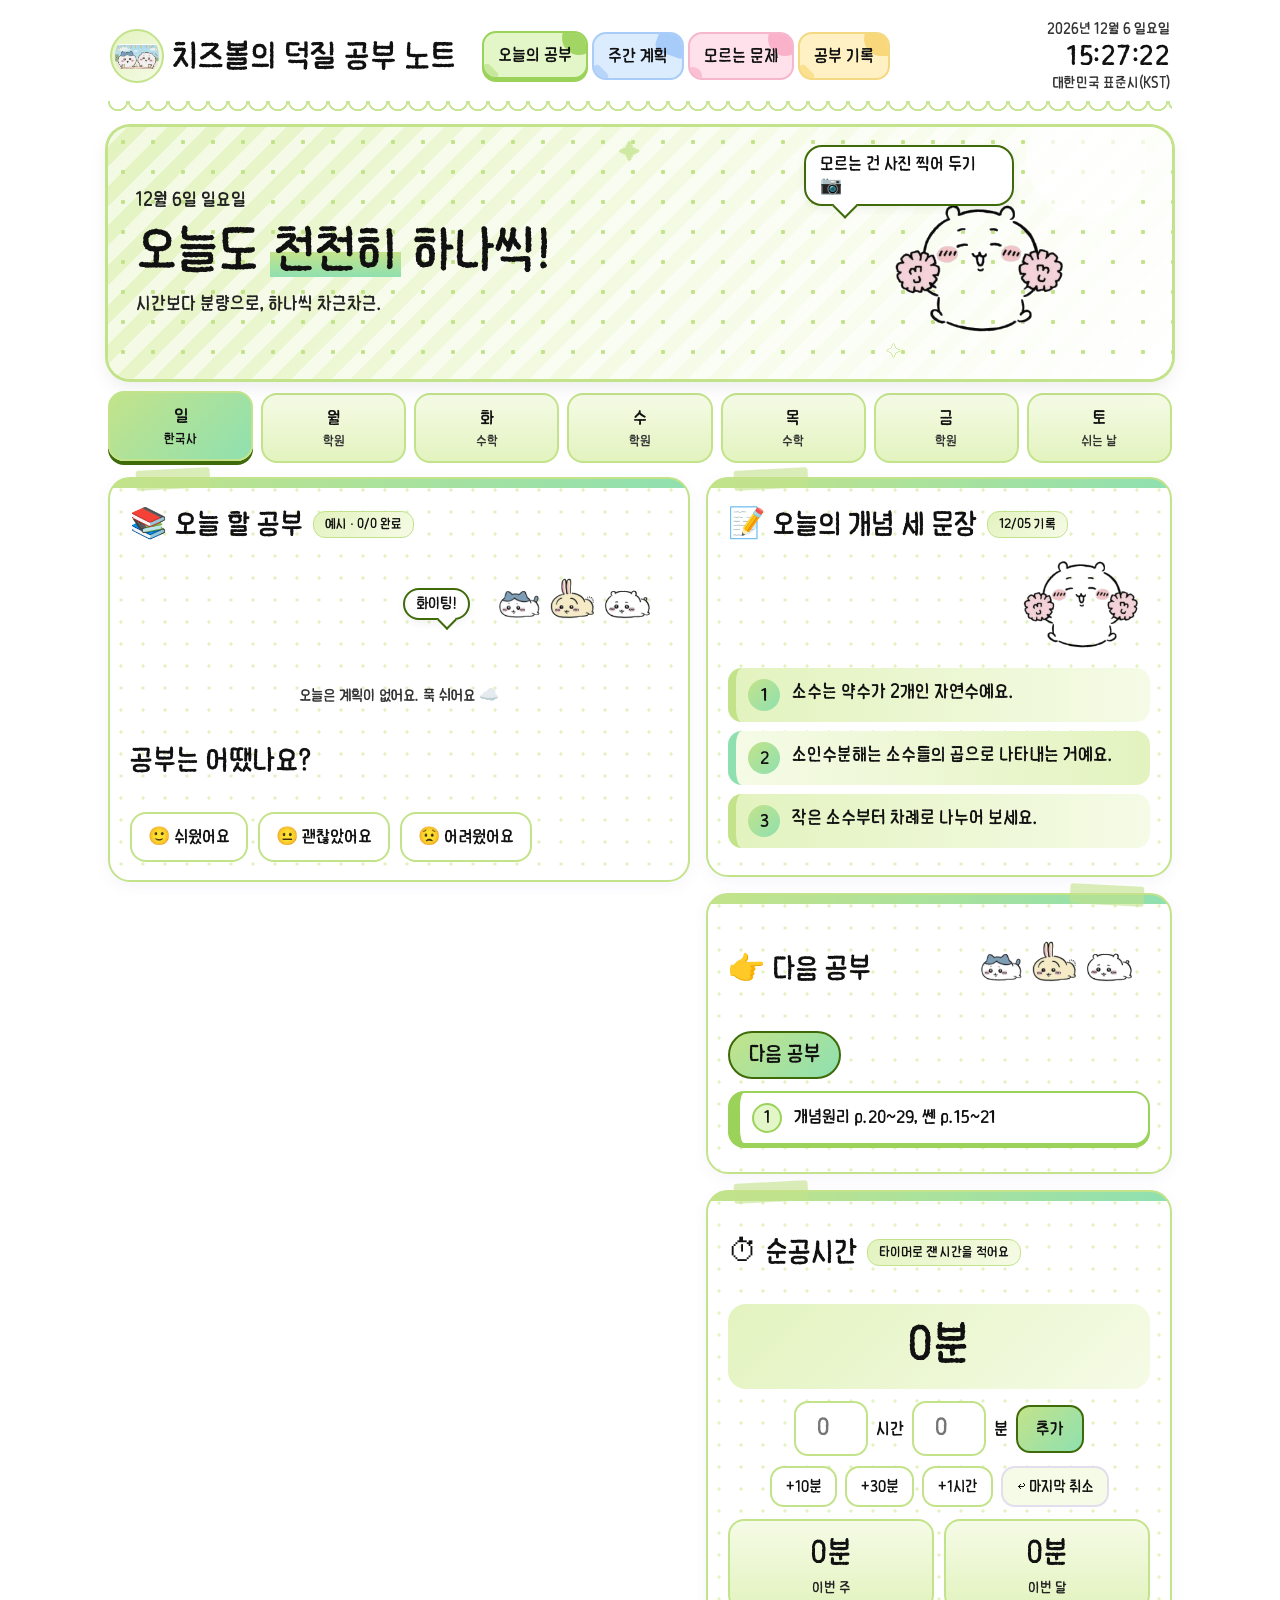
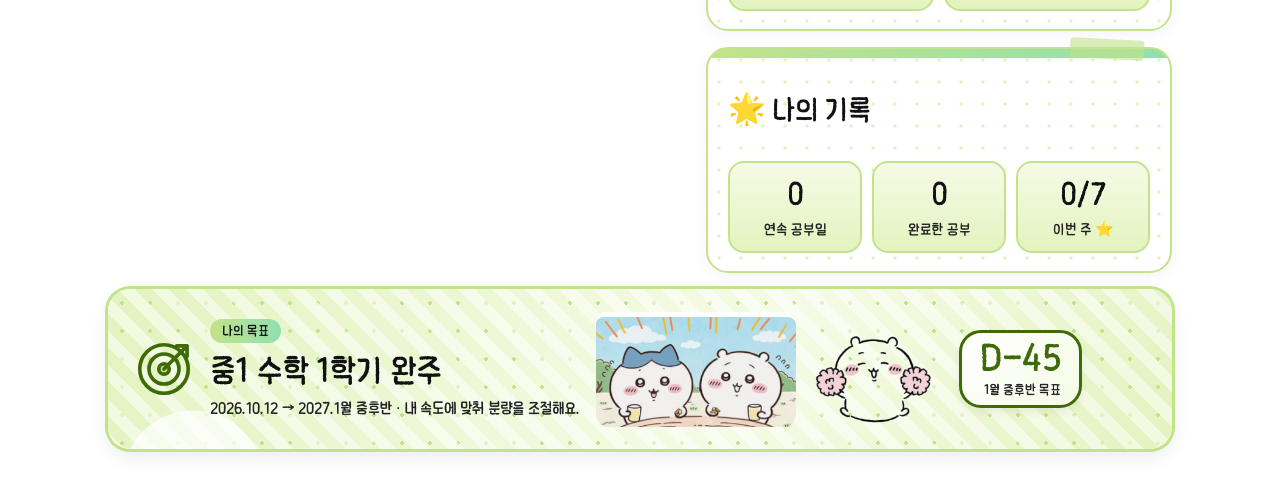
==== commit 662385c7: "모르는 문제 질문·답변에 말로 입력(마이크) 버튼 Co-Authored-By: Claude Sonnet 5.5 <noreply@anthropic.com> Claude-Session" ====
--- a/apps-script/Index.html
+++ b/apps-script/Index.html
@@ -397,6 +397,10 @@
 .nxr{flex:none;font-size:16px;color:#111;background:var(--bg2);border:2px solid var(--bd);border-radius:12px;padding:3px 10px}
 .nx-item.c0{--bd:#9bd35a;--bg2:#e3f6c8}.nx-item.c1{--bd:#7fb2f5;--bg2:#dcecff}
 .nx-item.c2{--bd:#f58db0;--bg2:#ffe1ec}.nx-item.c3{--bd:#f5c542;--bg2:#fff1c4}
+
+.micbtn{font:inherit;font-size:16px;color:#111;border:2.5px solid var(--deep);border-radius:12px;padding:8px 12px;cursor:pointer;background:#fff;touch-action:manipulation}
+.micbtn.rec{background:#ffe0e0;border-color:#e0524e;animation:pulse 1s infinite}
+@keyframes pulse{50%{opacity:.55}}
 </style>
 </head>
 <body>
@@ -485,6 +489,7 @@
       <div class="qaform">
         <textarea id="qaMemo" placeholder="뭐가 어려운지, 어디서 막혔는지 적어요 (예: 수학 p.20 3번, 왜 2로 나누는지 모르겠어요)" maxlength="300"></textarea>
         <div class="qarow">
+          <button type="button" class="micbtn" data-for="qaMemo">🎤 말로 입력</button>
           <label class="photo">📷 문제 사진 고르기<input id="qaFile" type="file" accept="image/*" hidden></label>
           <img id="qaPrev" class="hide" alt="">
           <button type="button" id="qaPost" class="qapost">➕ 카드 올리기</button>
@@ -830,7 +835,7 @@
       (q.memo?'<div class="qaq">'+esc(q.memo)+'</div>':'')+
       '<img class="qimg" src="'+esc(q.url)+'" alt="모르는 문제 사진">'+
       '<div class="qans">'+(ans||'<div class="empty" style="padding:6px 0">아직 답변이 없어요</div>')+'</div>'+
-      '<div class="qaadd"><select class="qwho">'+["엄마","아빠","나"].map(function(n){return '<option'+(n===wh?" selected":"")+'>'+n+'</option>'}).join("")+'</select><textarea class="qtext" placeholder="답변이나 설명을 적어요"></textarea>'+
+      '<div class="qaadd"><select class="qwho">'+["엄마","아빠","나"].map(function(n){return '<option'+(n===wh?" selected":"")+'>'+n+'</option>'}).join("")+'</select><textarea class="qtext" placeholder="답변이나 설명을 적어요"></textarea><button type="button" class="micbtn">🎤 말로</button>'+
       '<label class="photo">📷 사진<input class="qimgf" type="file" accept="image/*" hidden></label><img class="qaprev hide" alt=""><button type="button" class="qsend">답변 달기</button></div></div>';
   }).join("");
 }
@@ -1017,6 +1022,24 @@
     toast("삭제했어요. 다 이해했구나! 🎉");
   }
 });
+
+/* ===== 말로 입력 (마이크) ===== */
+var SR=window.SpeechRecognition||window.webkitSpeechRecognition, REC=null;
+function stopMic(){if(REC){try{REC.stop()}catch(e){}REC=null}[].forEach.call(document.querySelectorAll(".micbtn.rec"),function(b){b.classList.remove("rec")})}
+function micFallback(){toast("이 화면에서는 마이크가 안 돼요. 키보드의 🎤 버튼을 눌러 말해 보세요")}
+document.addEventListener("click",function(e){
+  var b=e.target.closest(".micbtn");if(!b)return;
+  var ta=b.dataset.for?$(b.dataset.for):b.parentNode.querySelector("textarea");if(!ta)return;
+  if(b.classList.contains("rec")){stopMic();return}
+  stopMic();
+  if(!SR){micFallback();return}
+  var r=new SR(),base=ta.value?ta.value.replace(/\s*$/," "):"";
+  r.lang="ko-KR";r.interimResults=true;r.continuous=true;
+  r.onresult=function(ev){var t="";for(var i=0;i<ev.results.length;i++)t+=ev.results[i][0].transcript;ta.value=base+t};
+  r.onerror=function(ev){stopMic();if(ev.error==="not-allowed"||ev.error==="service-not-allowed"||ev.error==="audio-capture")micFallback();else if(ev.error!=="no-speech"&&ev.error!=="aborted")toast("잘 못 들었어요. 다시 눌러 말해 주세요")};
+  r.onend=function(){b.classList.remove("rec");if(REC===r)REC=null};
+  try{r.start();REC=r;b.classList.add("rec");toast("말해 보세요 🎤 (다시 누르면 끝)")}catch(x){micFallback()}
+});
 $("minAdd").addEventListener("click",function(){
   var h=+$("minH").value||0,m=+$("minM").value||0;addMinutes(h*60+m);$("minH").value="";$("minM").value="";
 });
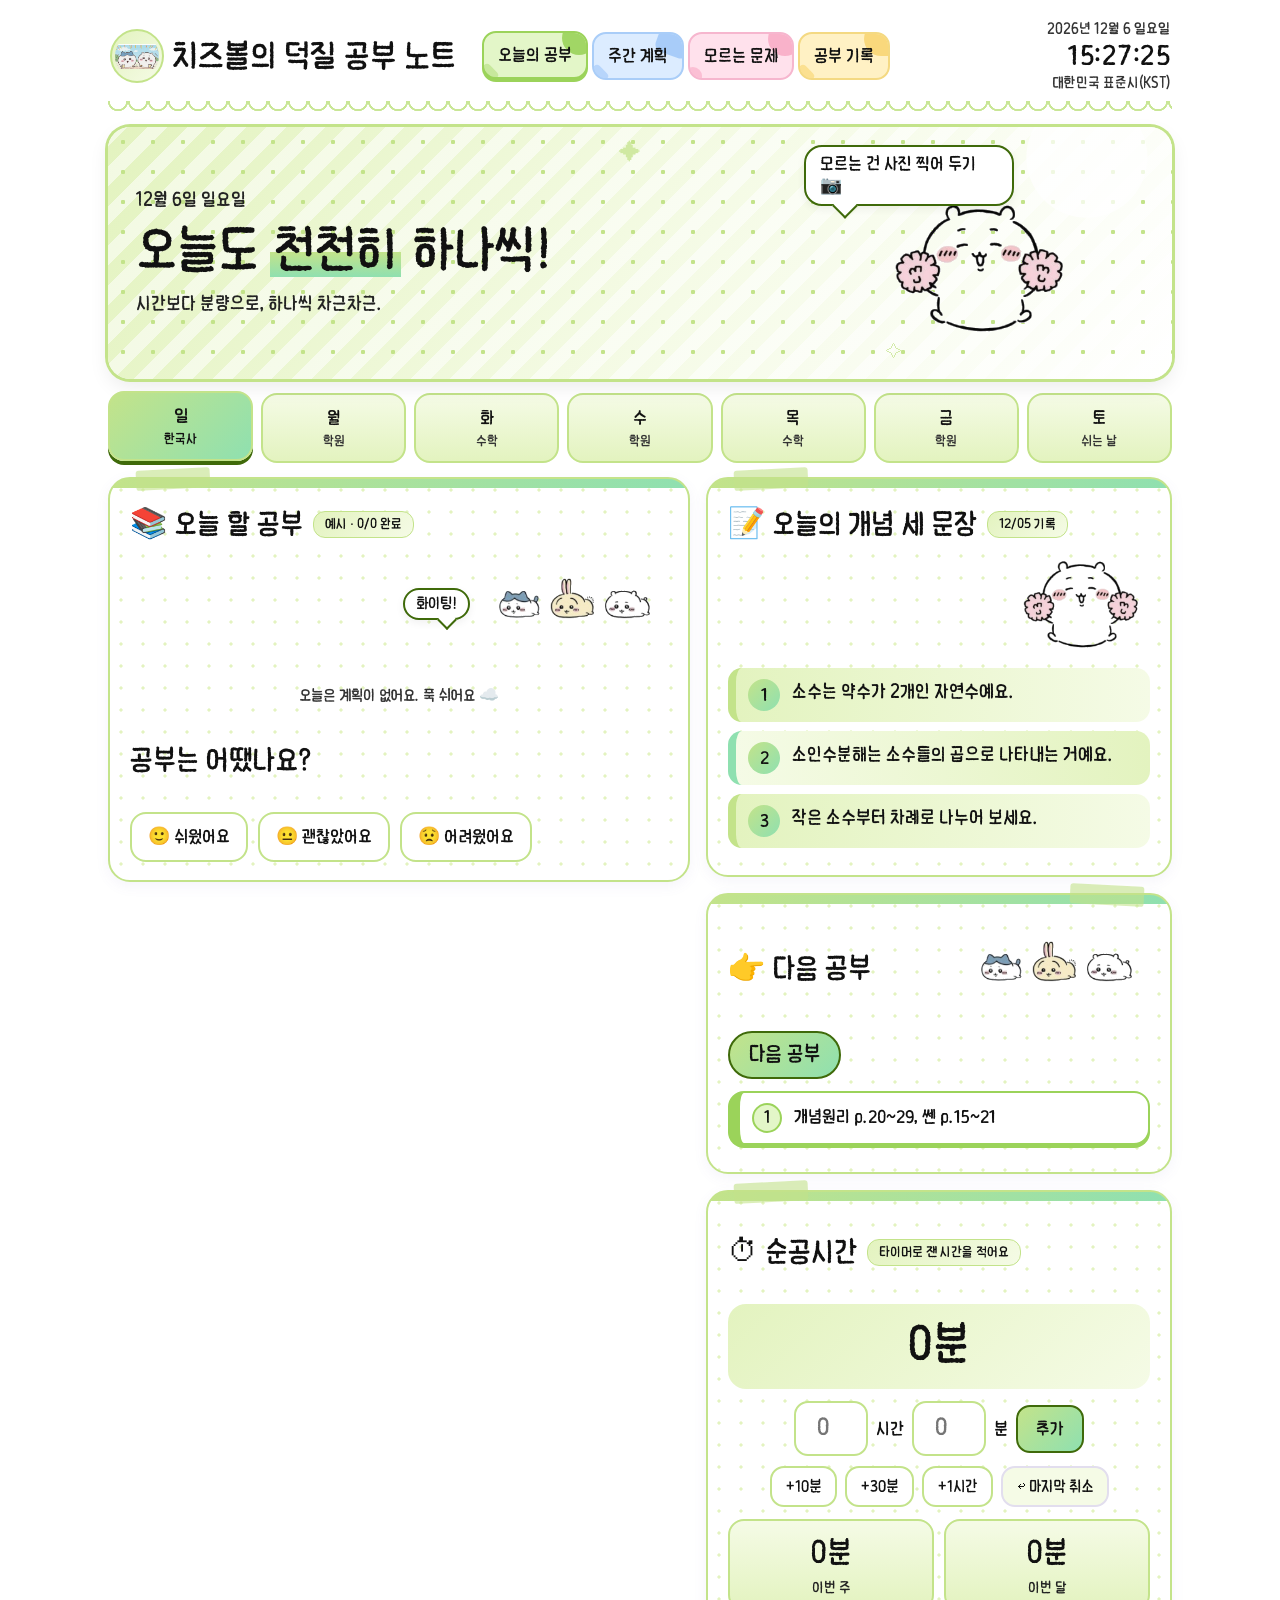
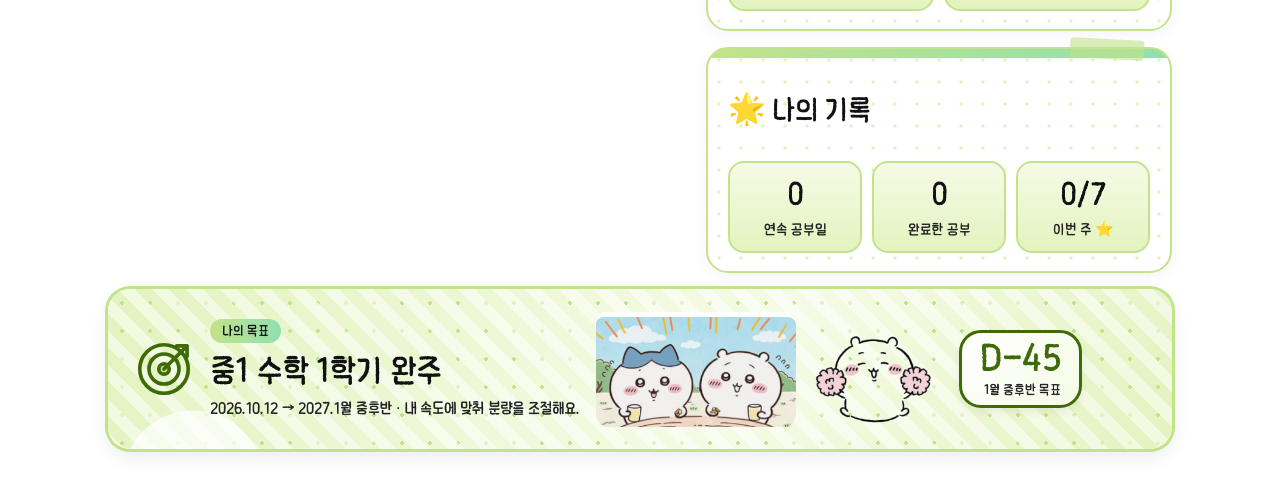
==== commit d1ef3247: "업로드 실패 원인 화면 표시, 사진 용량 축소, 마이크 안 될 때 키보드 안내 Co-Authored-By: Claude Sonnet 5.5 <noreply@anthropic.com" ====
--- a/apps-script/Index.html
+++ b/apps-script/Index.html
@@ -560,7 +560,7 @@
 function esc(s){return String(s==null?"":s).replace(/[&<>"]/g,function(c){return{"&":"&amp;","<":"&lt;",">":"&gt;",'"':"&quot;"}[c]})}
 function pick(a){return a[Math.floor(Math.random()*a.length)]}
 function josa(w,a,b){var c=w.charCodeAt(w.length-1);if(c<0xAC00||c>0xD7A3)return a;return (c-0xAC00)%28?a:b}
-function toast(m){var t=$("toast");t.textContent=m;t.classList.add("on");setTimeout(function(){t.classList.remove("on")},1800)}
+var toastT;function toast(m,ms){var t=$("toast");t.textContent=m;t.classList.add("on");clearTimeout(toastT);toastT=setTimeout(function(){t.classList.remove("on")},ms||1800)}
 function lget(k,d){try{var v=localStorage.getItem(k);return v?JSON.parse(v):d}catch(e){return d}}
 function lset(k,v){try{localStorage.setItem(k,JSON.stringify(v))}catch(e){}}
 var CHEERS=["오늘도 화이팅! 💪","한 걸음씩, 천천히 가자","잘하고 있어, 치즈볼!","모르는 건 사진 찍어 두기 📷","오늘 할 일 다 하면 ⭐","수학은 하다 보면 쉬워져","차근차근 하나씩 ✨","작은 습관이 큰 실력!","쉬엄쉬엄 해도 괜찮아","오늘의 나, 칭찬해 🎉"];
@@ -633,7 +633,7 @@
 }
 function send(body){
   if(HAS_GS){
-    return new Promise(function(ok){google.script.run.withSuccessHandler(ok).withFailureHandler(function(){toast("저장이 안 됐어요. 다시 시도해 줘요");ok()}).apiPost(JSON.stringify(body))});
+    return new Promise(function(ok){google.script.run.withSuccessHandler(function(r){if(r&&r.ok===false){toast("저장이 안 됐어요: "+(r.error||"알 수 없는 오류"),6000);ok()}else ok(r)}).withFailureHandler(function(er){toast("저장이 안 됐어요: "+((er&&er.message)||"연결을 확인해 주세요"),6000);ok()}).apiPost(JSON.stringify(body))});
   }
   if(!LIVE)return Promise.resolve();
   return fetch(API_URL,{method:"POST",headers:{"Content-Type":"text/plain;charset=utf-8"},body:JSON.stringify(body)}).then(function(r){return r.json()}).catch(function(){toast("저장이 안 됐어요. 다시 시도해 줘요")});
@@ -813,14 +813,15 @@
   rd.onload=function(){
     var im=new Image();
     im.onload=function(){
-      var M=1600,w=im.width,h=im.height,k=Math.min(1,M/Math.max(w,h));
+      var M=1280,w=im.width,h=im.height,k=Math.min(1,M/Math.max(w,h));
       var c=document.createElement("canvas");c.width=Math.round(w*k);c.height=Math.round(h*k);
       c.getContext("2d").drawImage(im,0,0,c.width,c.height);
-      var u=c.toDataURL("image/jpeg",0.82);cb(u,u.split(",")[1],"image/jpeg");
+      var u=c.toDataURL("image/jpeg",0.78);cb(u,u.split(",")[1],"image/jpeg");
     };
     im.onerror=function(){cb(String(rd.result),String(rd.result).split(",")[1],file.type||"image/jpeg")};
     im.src=rd.result;
   };
+  rd.onerror=function(){toast("사진을 읽지 못했어요. 다른 사진으로 해 보세요",5000)};
   rd.readAsDataURL(file);
 }
 function who(){try{return localStorage.getItem("qa-who")||"엄마"}catch(e){return "엄마"}}
@@ -970,7 +971,7 @@
 var QSTAGE=null, ASTAGE={};
 $("qaFile").addEventListener("change",function(e){
   var f=e.target.files[0];if(!f)return;
-  compressImage(f,function(url,b64,mime){QSTAGE={url:url,b64:b64,mime:mime,name:f.name};$("qaPrev").src=url;$("qaPrev").classList.remove("hide")});
+  compressImage(f,function(url,b64,mime){QSTAGE={url:url,b64:b64,mime:mime,name:f.name};$("qaPrev").src=url;$("qaPrev").classList.remove("hide");toast("사진을 골랐어요 ✅ 이제 [카드 올리기]를 눌러요")});
   e.target.value="";
 });
 $("qaPost").addEventListener("click",function(){
@@ -981,6 +982,7 @@
     toast("올리는 중이에요… 📤");
     send({action:"photo",id:id,date:TODAY,name:st.name,mime:st.mime,data:st.b64,memo:memo}).then(function(r){
       if(r&&r.url){DB.qa.push({id:r.id||id,date:TODAY,url:r.url,memo:memo,answers:[]});renderQA();toast("모르는 문제 카드를 만들었어요 📷")}
+      else{QSTAGE=st;$("qaMemo").value=memo;$("qaPrev").classList.remove("hide")}   // 실패하면 다시 누를 수 있게 되돌려요
     });
   }else{
     DB.qa.push({id:id,date:TODAY,url:st.url,memo:memo,answers:[]});renderQA();toast("예시 모드: 이 화면에서만 보여요");
@@ -1026,11 +1028,11 @@
 /* ===== 말로 입력 (마이크) ===== */
 var SR=window.SpeechRecognition||window.webkitSpeechRecognition, REC=null;
 function stopMic(){if(REC){try{REC.stop()}catch(e){}REC=null}[].forEach.call(document.querySelectorAll(".micbtn.rec"),function(b){b.classList.remove("rec")})}
-function micFallback(){toast("이 화면에서는 마이크가 안 돼요. 키보드의 🎤 버튼을 눌러 말해 보세요")}
+var MICTA=null;function micFallback(){if(MICTA)try{MICTA.focus()}catch(e){}toast("이 화면은 마이크를 막고 있어요. 올라온 키보드의 🎤(마이크) 버튼을 눌러 말해 보세요",7000)}
 document.addEventListener("click",function(e){
   var b=e.target.closest(".micbtn");if(!b)return;
   var ta=b.dataset.for?$(b.dataset.for):b.parentNode.querySelector("textarea");if(!ta)return;
-  if(b.classList.contains("rec")){stopMic();return}
+  MICTA=ta;if(b.classList.contains("rec")){stopMic();return}
   stopMic();
   if(!SR){micFallback();return}
   var r=new SR(),base=ta.value?ta.value.replace(/\s*$/," "):"";
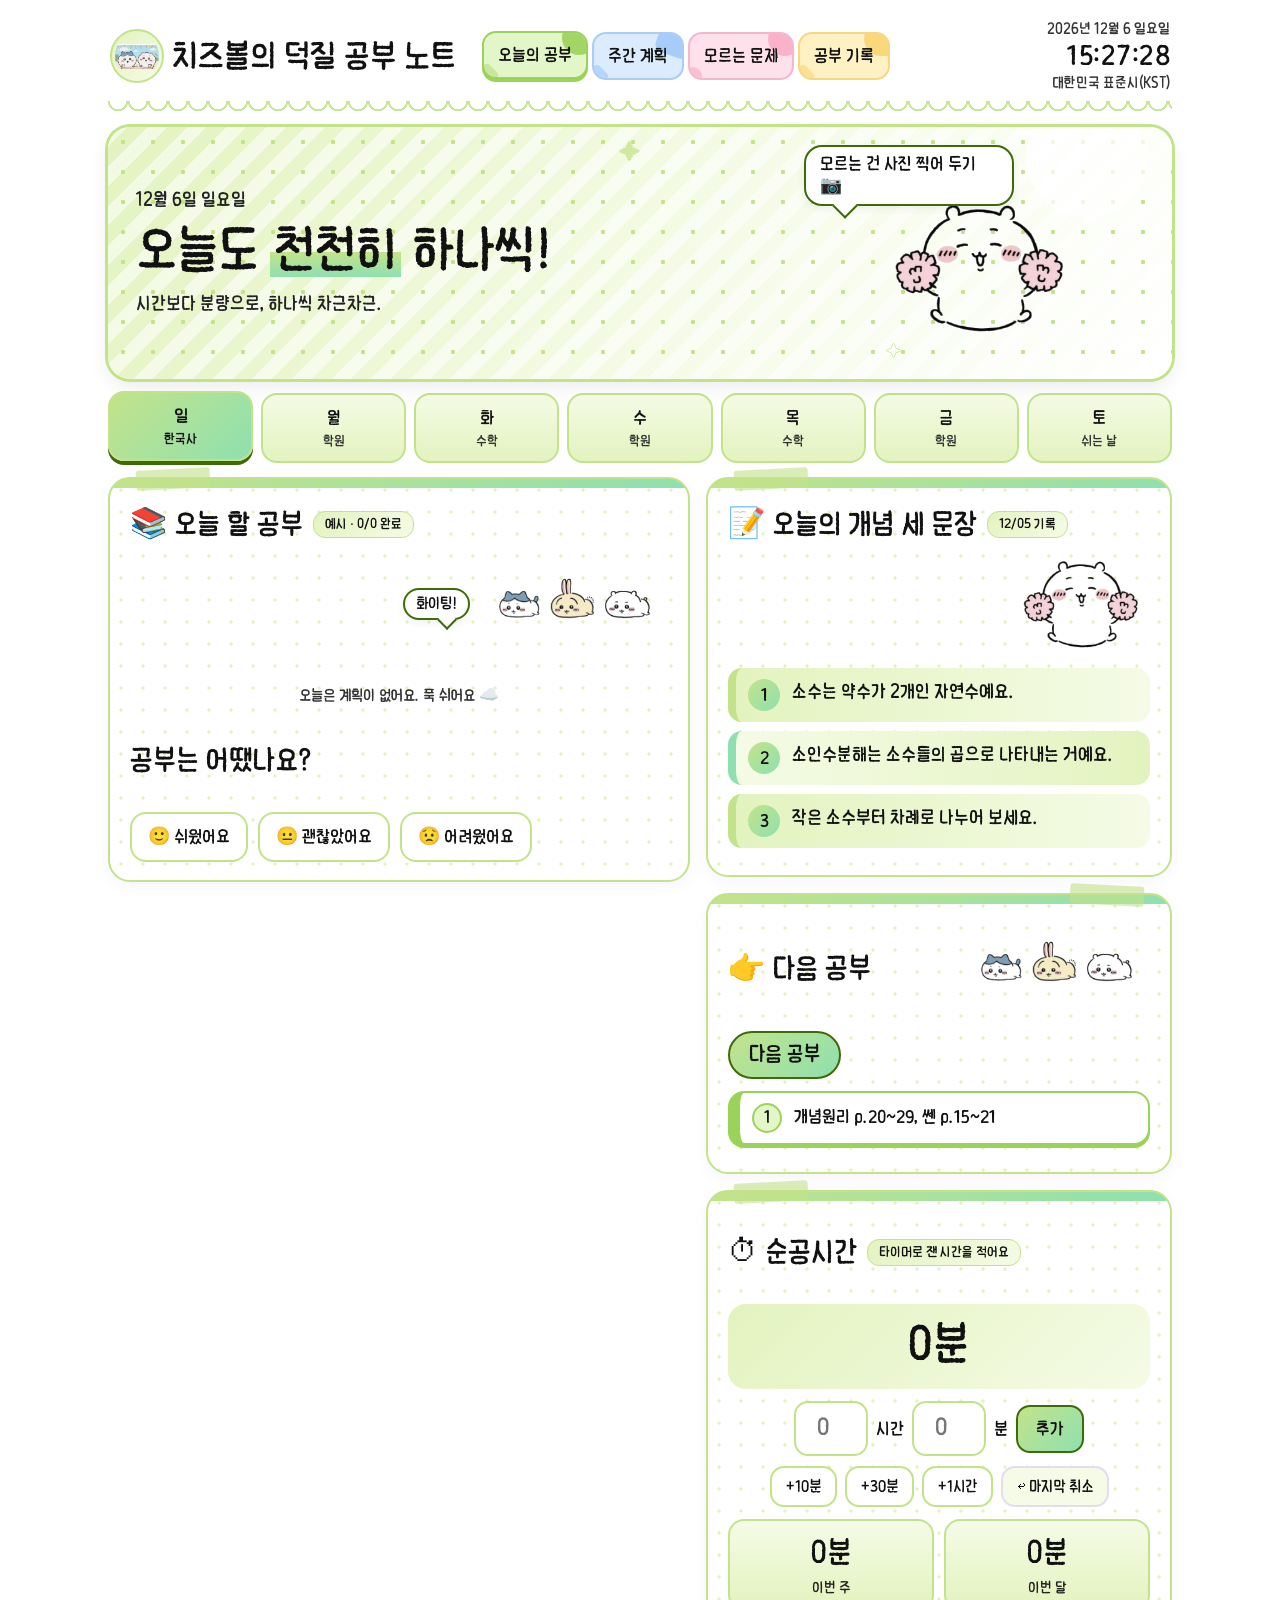
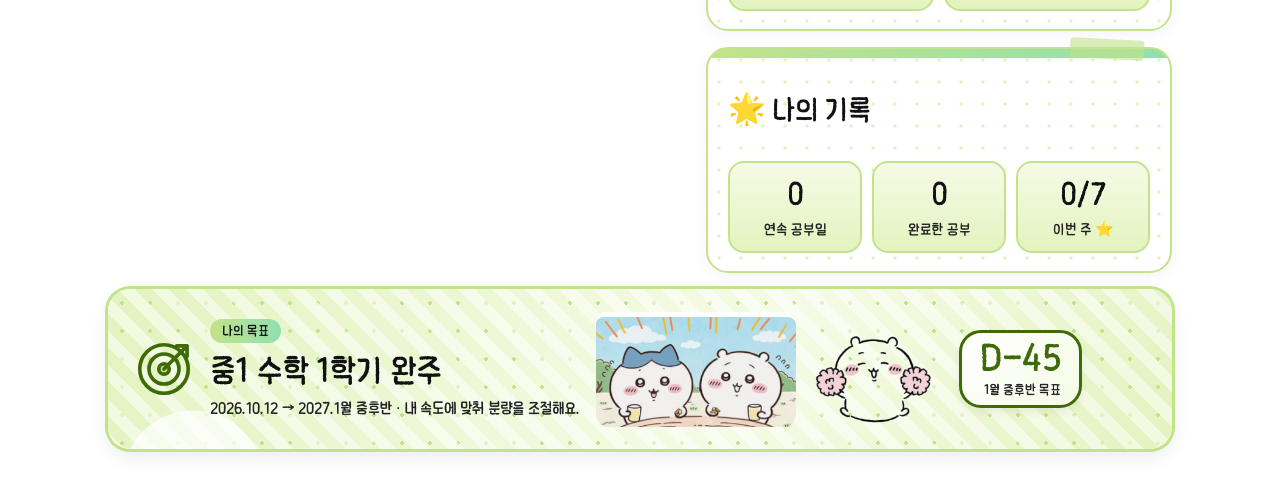
==== commit 32809bfa: "말로 입력: 폰 녹음 후 AI가 글로 변환(마이크 직접 접근 불필요) Co-Authored-By: Claude Sonnet 5.5 <noreply@anthropic.com> Cla" ====
--- a/apps-script/Index.html
+++ b/apps-script/Index.html
@@ -398,7 +398,7 @@
 .nx-item.c0{--bd:#9bd35a;--bg2:#e3f6c8}.nx-item.c1{--bd:#7fb2f5;--bg2:#dcecff}
 .nx-item.c2{--bd:#f58db0;--bg2:#ffe1ec}.nx-item.c3{--bd:#f5c542;--bg2:#fff1c4}
 
-.micbtn{font:inherit;font-size:16px;color:#111;border:2.5px solid var(--deep);border-radius:12px;padding:8px 12px;cursor:pointer;background:#fff;touch-action:manipulation}
+.micbtn{display:inline-block;font:inherit;font-size:16px;color:#111;border:2.5px solid var(--deep);border-radius:12px;padding:8px 12px;cursor:pointer;background:#fff;touch-action:manipulation}
 .micbtn.rec{background:#ffe0e0;border-color:#e0524e;animation:pulse 1s infinite}
 @keyframes pulse{50%{opacity:.55}}
 </style>
@@ -489,7 +489,7 @@
       <div class="qaform">
         <textarea id="qaMemo" placeholder="뭐가 어려운지, 어디서 막혔는지 적어요 (예: 수학 p.20 3번, 왜 2로 나누는지 모르겠어요)" maxlength="300"></textarea>
         <div class="qarow">
-          <button type="button" class="micbtn" data-for="qaMemo">🎤 말로 입력</button>
+          <label class="micbtn" data-for="qaMemo">🎙 말로 입력<input class="audf" type="file" accept="audio/*" capture hidden></label>
           <label class="photo">📷 문제 사진 고르기<input id="qaFile" type="file" accept="image/*" hidden></label>
           <img id="qaPrev" class="hide" alt="">
           <button type="button" id="qaPost" class="qapost">➕ 카드 올리기</button>
@@ -836,7 +836,7 @@
       (q.memo?'<div class="qaq">'+esc(q.memo)+'</div>':'')+
       '<img class="qimg" src="'+esc(q.url)+'" alt="모르는 문제 사진">'+
       '<div class="qans">'+(ans||'<div class="empty" style="padding:6px 0">아직 답변이 없어요</div>')+'</div>'+
-      '<div class="qaadd"><select class="qwho">'+["엄마","아빠","나"].map(function(n){return '<option'+(n===wh?" selected":"")+'>'+n+'</option>'}).join("")+'</select><textarea class="qtext" placeholder="답변이나 설명을 적어요"></textarea><button type="button" class="micbtn">🎤 말로</button>'+
+      '<div class="qaadd"><select class="qwho">'+["엄마","아빠","나"].map(function(n){return '<option'+(n===wh?" selected":"")+'>'+n+'</option>'}).join("")+'</select><textarea class="qtext" placeholder="답변이나 설명을 적어요"></textarea><label class="micbtn">🎙 말로<input class="audf" type="file" accept="audio/*" capture hidden></label>'+
       '<label class="photo">📷 사진<input class="qimgf" type="file" accept="image/*" hidden></label><img class="qaprev hide" alt=""><button type="button" class="qsend">답변 달기</button></div></div>';
   }).join("");
 }
@@ -1025,22 +1025,23 @@
   }
 });
 
-/* ===== 말로 입력 (마이크) ===== */
-var SR=window.SpeechRecognition||window.webkitSpeechRecognition, REC=null;
-function stopMic(){if(REC){try{REC.stop()}catch(e){}REC=null}[].forEach.call(document.querySelectorAll(".micbtn.rec"),function(b){b.classList.remove("rec")})}
-var MICTA=null;function micFallback(){if(MICTA)try{MICTA.focus()}catch(e){}toast("이 화면은 마이크를 막고 있어요. 올라온 키보드의 🎤(마이크) 버튼을 눌러 말해 보세요",7000)}
-document.addEventListener("click",function(e){
-  var b=e.target.closest(".micbtn");if(!b)return;
-  var ta=b.dataset.for?$(b.dataset.for):b.parentNode.querySelector("textarea");if(!ta)return;
-  MICTA=ta;if(b.classList.contains("rec")){stopMic();return}
-  stopMic();
-  if(!SR){micFallback();return}
-  var r=new SR(),base=ta.value?ta.value.replace(/\s*$/," "):"";
-  r.lang="ko-KR";r.interimResults=true;r.continuous=true;
-  r.onresult=function(ev){var t="";for(var i=0;i<ev.results.length;i++)t+=ev.results[i][0].transcript;ta.value=base+t};
-  r.onerror=function(ev){stopMic();if(ev.error==="not-allowed"||ev.error==="service-not-allowed"||ev.error==="audio-capture")micFallback();else if(ev.error!=="no-speech"&&ev.error!=="aborted")toast("잘 못 들었어요. 다시 눌러 말해 주세요")};
-  r.onend=function(){b.classList.remove("rec");if(REC===r)REC=null};
-  try{r.start();REC=r;b.classList.add("rec");toast("말해 보세요 🎤 (다시 누르면 끝)")}catch(x){micFallback()}
+/* ===== 말로 입력: 폰의 녹음기로 녹음 → 서버(AI)가 글로 바꿔 줘요 ===== */
+document.addEventListener("change",function(e){
+  var inp=e.target.closest(".audf");if(!inp)return;
+  var lab=inp.parentNode,ta=lab.dataset.for?$(lab.dataset.for):lab.parentNode.querySelector("textarea"),f=inp.files[0];
+  inp.value="";if(!f||!ta)return;
+  if(!LIVE){toast("예시 모드에서는 말로 입력이 안 돼요");return}
+  if(f.size>8*1024*1024){toast("녹음이 너무 길어요. 1~2분 안으로 다시 녹음해 주세요",5000);return}
+  var rd=new FileReader();
+  rd.onload=function(){
+    toast("글로 바꾸는 중이에요… ✍️ (잠깐만요)",20000);
+    send({action:"transcribe",mime:f.type||"audio/mp4",data:String(rd.result).split(",")[1]}).then(function(r){
+      if(r&&r.ok&&r.text){ta.value=(ta.value?ta.value.replace(/\s*$/," "):"")+r.text;toast("글로 바꿨어요 ✅ 틀린 곳은 고쳐 주세요",3500)}
+      else if(r&&r.ok)toast("말소리를 못 알아들었어요. 다시 녹음해 주세요",4000);
+    });
+  };
+  rd.onerror=function(){toast("녹음 파일을 읽지 못했어요",4000)};
+  rd.readAsDataURL(f);
 });
 $("minAdd").addEventListener("click",function(){
   var h=+$("minH").value||0,m=+$("minM").value||0;addMinutes(h*60+m);$("minH").value="";$("minM").value="";
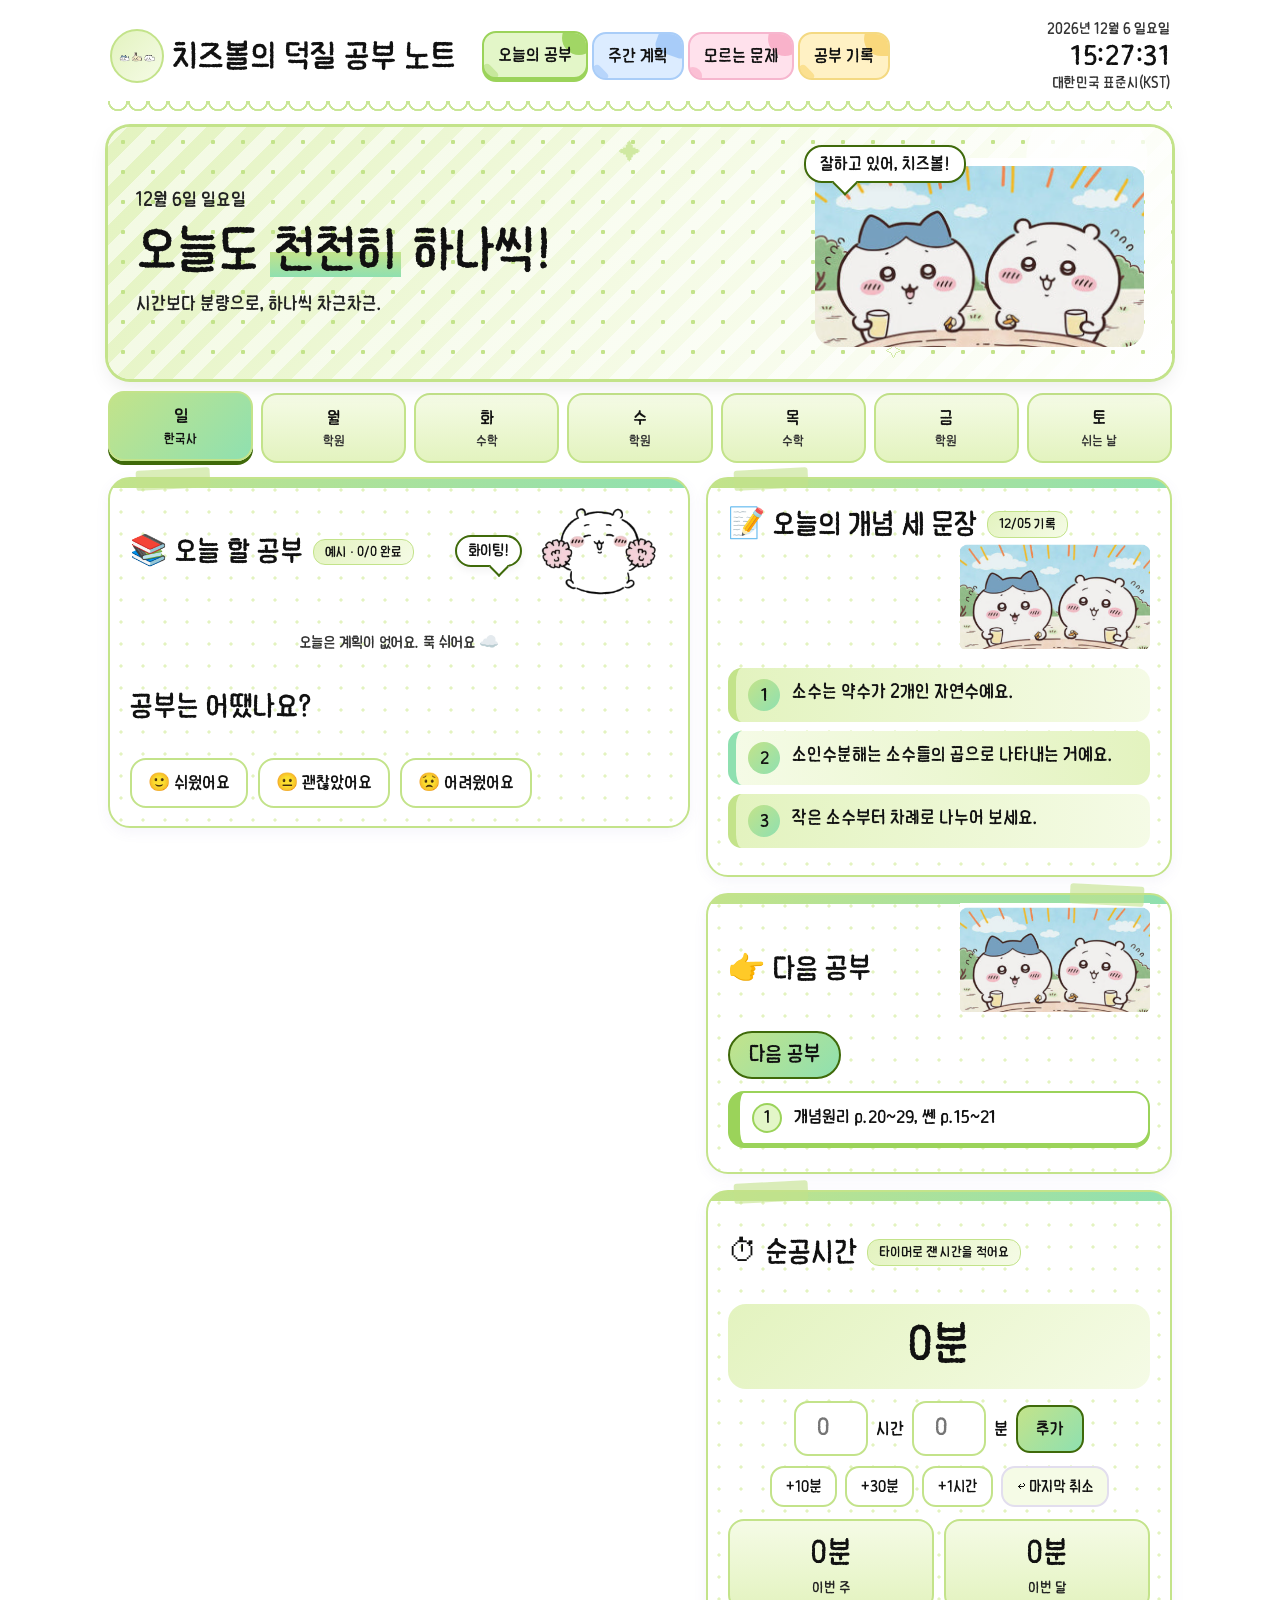
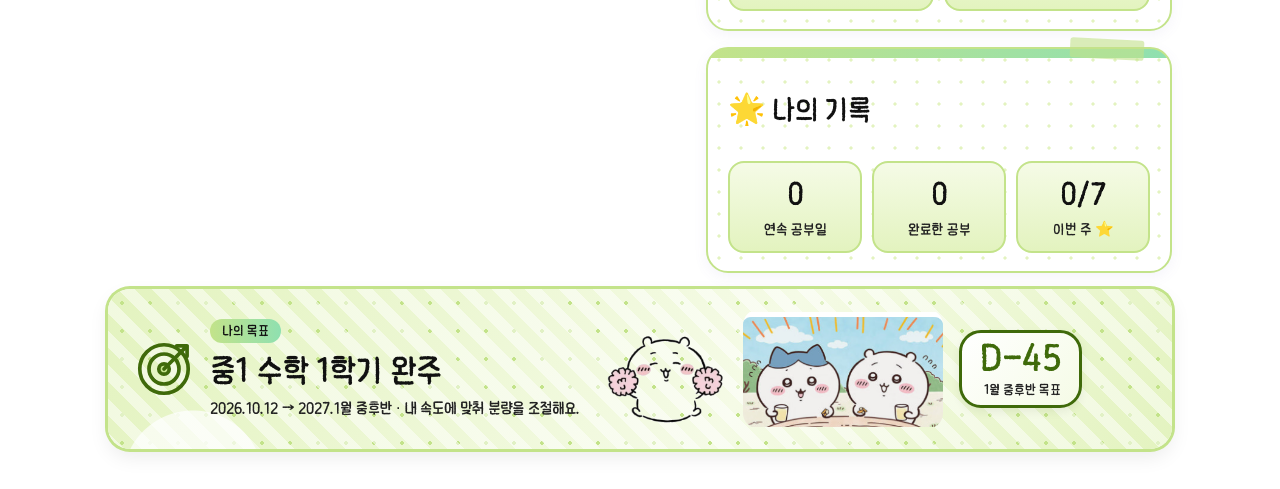
==== commit 5250285a: "캐릭터 그림을 열 때·탭 전환·터치할 때마다 무작위로 바꾸고 최근 그림은 피함 Co-Authored-By: Claude Sonnet 5.5 <noreply@anthropic.com" ====
--- a/apps-script/Index.html
+++ b/apps-script/Index.html
@@ -566,15 +566,26 @@
 var CHEERS=["오늘도 화이팅! 💪","한 걸음씩, 천천히 가자","잘하고 있어, 치즈볼!","모르는 건 사진 찍어 두기 📷","오늘 할 일 다 하면 ⭐","수학은 하다 보면 쉬워져","차근차근 하나씩 ✨","작은 습관이 큰 실력!","쉬엄쉬엄 해도 괜찮아","오늘의 나, 칭찬해 🎉"];
 function dayNum(){return Math.floor(utc(TODAY)/864e5)}
 function kindOf(u){return /pompom/.test(u)?"jump":/lying/.test(u)?"crawl":/friends/.test(u)?"sway":"float"}
+function setImg(el,u){el.onerror=function(){el.onerror=null;var f=IMAGES[0];el.src=IMG_DATA[f]||f};el.src=IMG_DATA[u]||u;el.dataset.kind=kindOf(u)}
+function pickImg(used){
+  var pool=IMAGES.filter(function(u,i){return IMAGES.indexOf(u)===i});
+  var recent=lget("img-recent",[]),keep=Math.min(Math.max(pool.length-1,0),12);
+  var fresh=pool.filter(function(u){return used.indexOf(u)<0&&recent.slice(-keep).indexOf(u)<0});
+  if(!fresh.length)fresh=pool.filter(function(u){return used.indexOf(u)<0});
+  if(!fresh.length)fresh=pool;
+  var u=pick(fresh);recent.push(u);lset("img-recent",recent.slice(-30));return u;
+}
+/* 그림은 열 때마다, 탭을 바꿀 때마다, 눌렀을 때마다 새 그림으로 바뀌어요 (같은 화면에 같은 그림이 겹치지 않게) */
 function assignImages(){
-  var els=document.querySelectorAll("img.slot");
-  [].forEach.call(els,function(el){
-    var off=+(el.dataset.off||0);
-    var u=IMAGES[(dayNum()+(+el.dataset.slot)+off)%IMAGES.length];el.src=IMG_DATA[u]||u;el.dataset.kind=kindOf(u);
-  });
-  var c=CHEERS[dayNum()%CHEERS.length];$("bubble").textContent=c;
-}
-document.addEventListener("click",function(e){var el=e.target.closest&&e.target.closest("img.slot");if(!el)return;el.dataset.off=(+(el.dataset.off||0)+1);assignImages()});
+  var used=[];
+  [].forEach.call(document.querySelectorAll("img.slot"),function(el){var u=pickImg(used);used.push(u);setImg(el,u)});
+  $("bubble").textContent=pick(CHEERS);
+}
+document.addEventListener("click",function(e){
+  var el=e.target.closest&&e.target.closest("img.slot");if(!el)return;
+  var used=[].map.call(document.querySelectorAll("img.slot"),function(x){return x.getAttribute("src")});
+  var u=pickImg([]);setImg(el,u);
+});
 
 /* ============ 데이터 ============ */
 var DB = {plan:[],log:[],vocab:[],repeats:[],rchecks:[],minutes:[],qlog:[],questions:[],qa:[],mood:{}};
@@ -612,7 +623,7 @@
   DB.log.forEach(function(l){if(l.mood)DB.mood[l.date]=l.mood});
   DB.vocab=(j.vocab||[]).map(toVocab);
   DB.qa=j.qa||[]; DB.repeats=j.repeats||[]; DB.rchecks=j.rchecks||[]; DB.minutes=j.minutes||[]; DB.qlog=j.qlog||[]; DB.questions=j.questions||[];
-  if(j.images&&j.images.length)IMAGES=IMAGES.concat(j.images);
+  if(j.images&&j.images.length)j.images.forEach(function(u){if(IMAGES.indexOf(u)<0)IMAGES.push(u)});
   if(j.goal){for(var k in j.goal){if(j.goal[k])GOAL[k]=j.goal[k]}}
 }
 function loadData(){
@@ -1052,7 +1063,7 @@
   if(b.classList.contains("on"))return;
   [].forEach.call(document.querySelectorAll("nav button"),function(x){x.classList.toggle("on",x===b)});
   ["today","plan","qa","log"].forEach(function(id){$(id).classList.toggle("hide",id!==b.dataset.tab)});
-  window.scrollTo(0,0);
+  window.scrollTo(0,0);assignImages();
 }
 [].forEach.call(document.querySelectorAll("nav button"),function(b){
   b.addEventListener("pointerdown",function(){showTab(b)});   // 클릭 대기(딜레이) 없이 바로 바꿔요
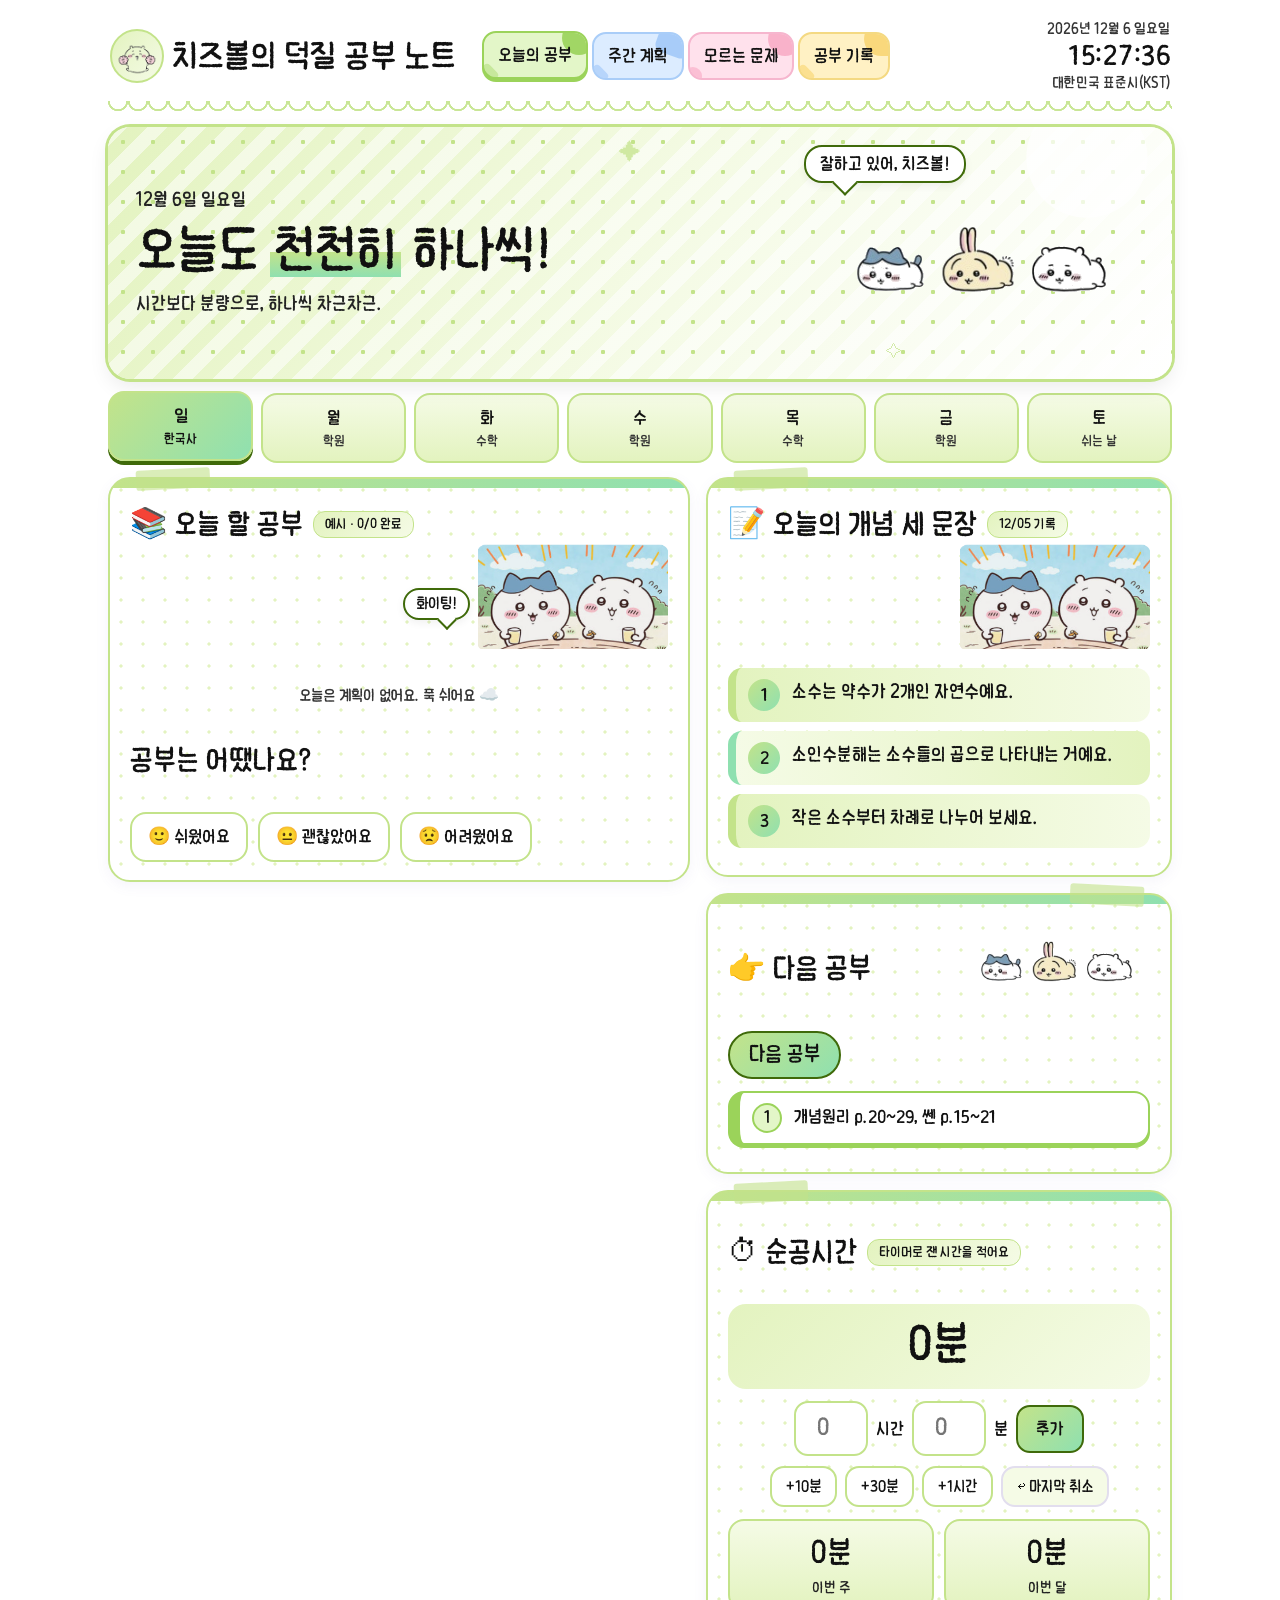
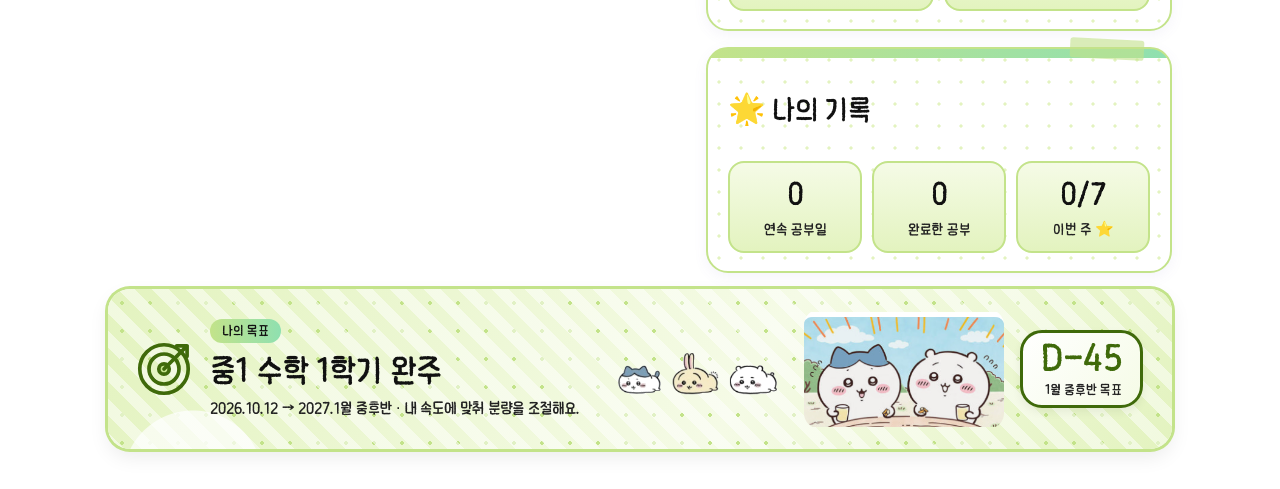
==== commit f6357d0f: "모르는 문제 답변 수정·삭제 버튼 Co-Authored-By: Claude Sonnet 5.5 <noreply@anthropic.com> Claude-Session: https:/" ====
--- a/apps-script/Index.html
+++ b/apps-script/Index.html
@@ -401,6 +401,14 @@
 .micbtn{display:inline-block;font:inherit;font-size:16px;color:#111;border:2.5px solid var(--deep);border-radius:12px;padding:8px 12px;cursor:pointer;background:#fff;touch-action:manipulation}
 .micbtn.rec{background:#ffe0e0;border-color:#e0524e;animation:pulse 1s infinite}
 @keyframes pulse{50%{opacity:.55}}
+
+.abtns{display:flex;gap:8px;margin-top:8px;justify-content:flex-end}
+.abtns button,.aeditbox button{font:inherit;font-size:14px;color:#111;background:#fff;border:2px solid var(--pri);border-radius:10px;padding:4px 10px;cursor:pointer;touch-action:manipulation}
+.abtns .adel.sure,.aeditbox .asave{background:#ffe0e0;border-color:#e0524e;font-weight:700}
+.aeditbox .asave{background:linear-gradient(135deg,var(--pri),var(--pri2));border-color:var(--deep)}
+.aeditbox{margin-top:6px}
+.aeditbox textarea{width:100%;min-height:64px;font:inherit;font-size:17px;padding:8px 10px;border:2.5px solid var(--pri);border-radius:12px;color:#111;background:#fff;box-sizing:border-box}
+.aeditbox .row{display:flex;gap:8px;margin-top:6px;justify-content:flex-end}
 </style>
 </head>
 <body>
@@ -842,7 +850,7 @@
   if(!L.length){$("qaList").innerHTML='<div class="empty">모르는 문제 카드가 아직 없어요 ✨</div>';return}
   var wh=who();
   $("qaList").innerHTML=L.map(function(q){
-    var ans=(q.answers||[]).map(function(a){return '<div class="a"><b>'+esc(a.who)+'</b>'+esc(a.text||"")+'<small>'+esc(a.at||"")+'</small>'+(a.img?'<img src="'+esc(a.img)+'" alt="답변 사진">':"")+'</div>'}).join("");
+    var ans=(q.answers||[]).map(function(a,i){return '<div class="a" data-i="'+i+'" data-aid="'+esc(a.aid||"")+'"><b>'+esc(a.who)+'</b><span class="atx">'+esc(a.text||"")+'</span><small>'+esc(a.at||"")+(a.edited?' · 수정됨':'')+'</small>'+(a.img?'<img src="'+esc(a.img)+'" alt="답변 사진">':"")+'<div class="abtns"><button type="button" class="aedit">✏️ 수정</button><button type="button" class="adel">🗑 삭제</button></div></div>'}).join("");
     return '<div class="qaitem" data-id="'+esc(q.id)+'"><div class="qh"><span class="chip">'+q.date.slice(5).replace("-","/")+' ('+DAYN[wIdx(q.date)]+')</span><button type="button" class="qadel">🗑 이해했어요 (삭제)</button></div>'+
       (q.memo?'<div class="qaq">'+esc(q.memo)+'</div>':'')+
       '<img class="qimg" src="'+esc(q.url)+'" alt="모르는 문제 사진">'+
@@ -1011,6 +1019,31 @@
 $("qaList").addEventListener("click",function(e){
   var it=e.target.closest(".qaitem");if(!it)return;
   var id=it.dataset.id,q=DB.qa.filter(function(x){return String(x.id)===id})[0];if(!q)return;
+  var ab=e.target.closest(".a");
+  if(ab&&e.target.closest(".aedit")){
+    var ai=+ab.dataset.i,cur=(q.answers[ai]||{}).text||"";
+    ab.querySelector(".atx").style.display="none";ab.querySelector(".abtns").style.display="none";
+    var bx=document.createElement("div");bx.className="aeditbox";
+    bx.innerHTML='<textarea></textarea><div class="row"><button type="button" class="acancel">취소</button><button type="button" class="asave">저장</button></div>';
+    bx.querySelector("textarea").value=cur;ab.appendChild(bx);bx.querySelector("textarea").focus();return;
+  }
+  if(ab&&e.target.closest(".acancel")){renderQA();return}
+  if(ab&&e.target.closest(".asave")){
+    var ni=+ab.dataset.i,nt=ab.querySelector(".aeditbox textarea").value.trim(),an=q.answers[ni];
+    if(!an)return;
+    if(!nt&&!an.img){toast("내용을 적어 주세요");return}
+    an.text=nt;an.edited=true;renderQA();
+    if(LIVE)send({action:"qaAnswerEdit",id:id,aid:an.aid||"",idx:ni,text:nt});
+    toast("답변을 고쳤어요 ✏️");return;
+  }
+  var adb=ab&&e.target.closest(".abtns .adel");
+  if(adb){
+    if(!adb.classList.contains("sure")){adb.classList.add("sure");adb.textContent="정말 삭제? 한 번 더";setTimeout(function(){adb.classList.remove("sure");adb.textContent="🗑 삭제"},3500);return}
+    var di=+ab.dataset.i,dn=q.answers[di];if(!dn)return;
+    q.answers.splice(di,1);renderQA();
+    if(LIVE)send({action:"qaAnswerDelete",id:id,aid:dn.aid||"",idx:di});
+    toast("답변을 지웠어요 🗑");return;
+  }
   var im=e.target.closest("img.qimg,.qans img");if(im){im.classList.toggle("big");return}
   var sb=e.target.closest(".qsend");
   if(sb){
@@ -1019,10 +1052,11 @@
     try{localStorage.setItem("qa-who",w)}catch(x){}
     var o=parts(),at=(+o.month.replace("월",""))+"/"+(+o.day.replace("일",""));
     delete ASTAGE[id];
-    var done=function(img){q.answers=q.answers||[];q.answers.push({who:w,text:t,at:at,img:img||""});renderQA();toast("답변을 달았어요 💬")};
+    var aid="a"+Date.now()+Math.floor(Math.random()*1000);
+    var done=function(img){q.answers=q.answers||[];q.answers.push({aid:aid,who:w,text:t,at:at,img:img||""});renderQA();toast("답변을 달았어요 💬")};
     if(!LIVE){done(st&&st.url);return}
     toast("저장하는 중이에요…");
-    var body={action:"qaAnswer",id:id,who:w,text:t,at:at};
+    var body={action:"qaAnswer",id:id,aid:aid,who:w,text:t,at:at};
     if(st){body.data=st.b64;body.mime=st.mime;body.name=st.name;body.date=TODAY}
     send(body).then(function(r){if(r&&r.ok)done(r.img);});
     return;
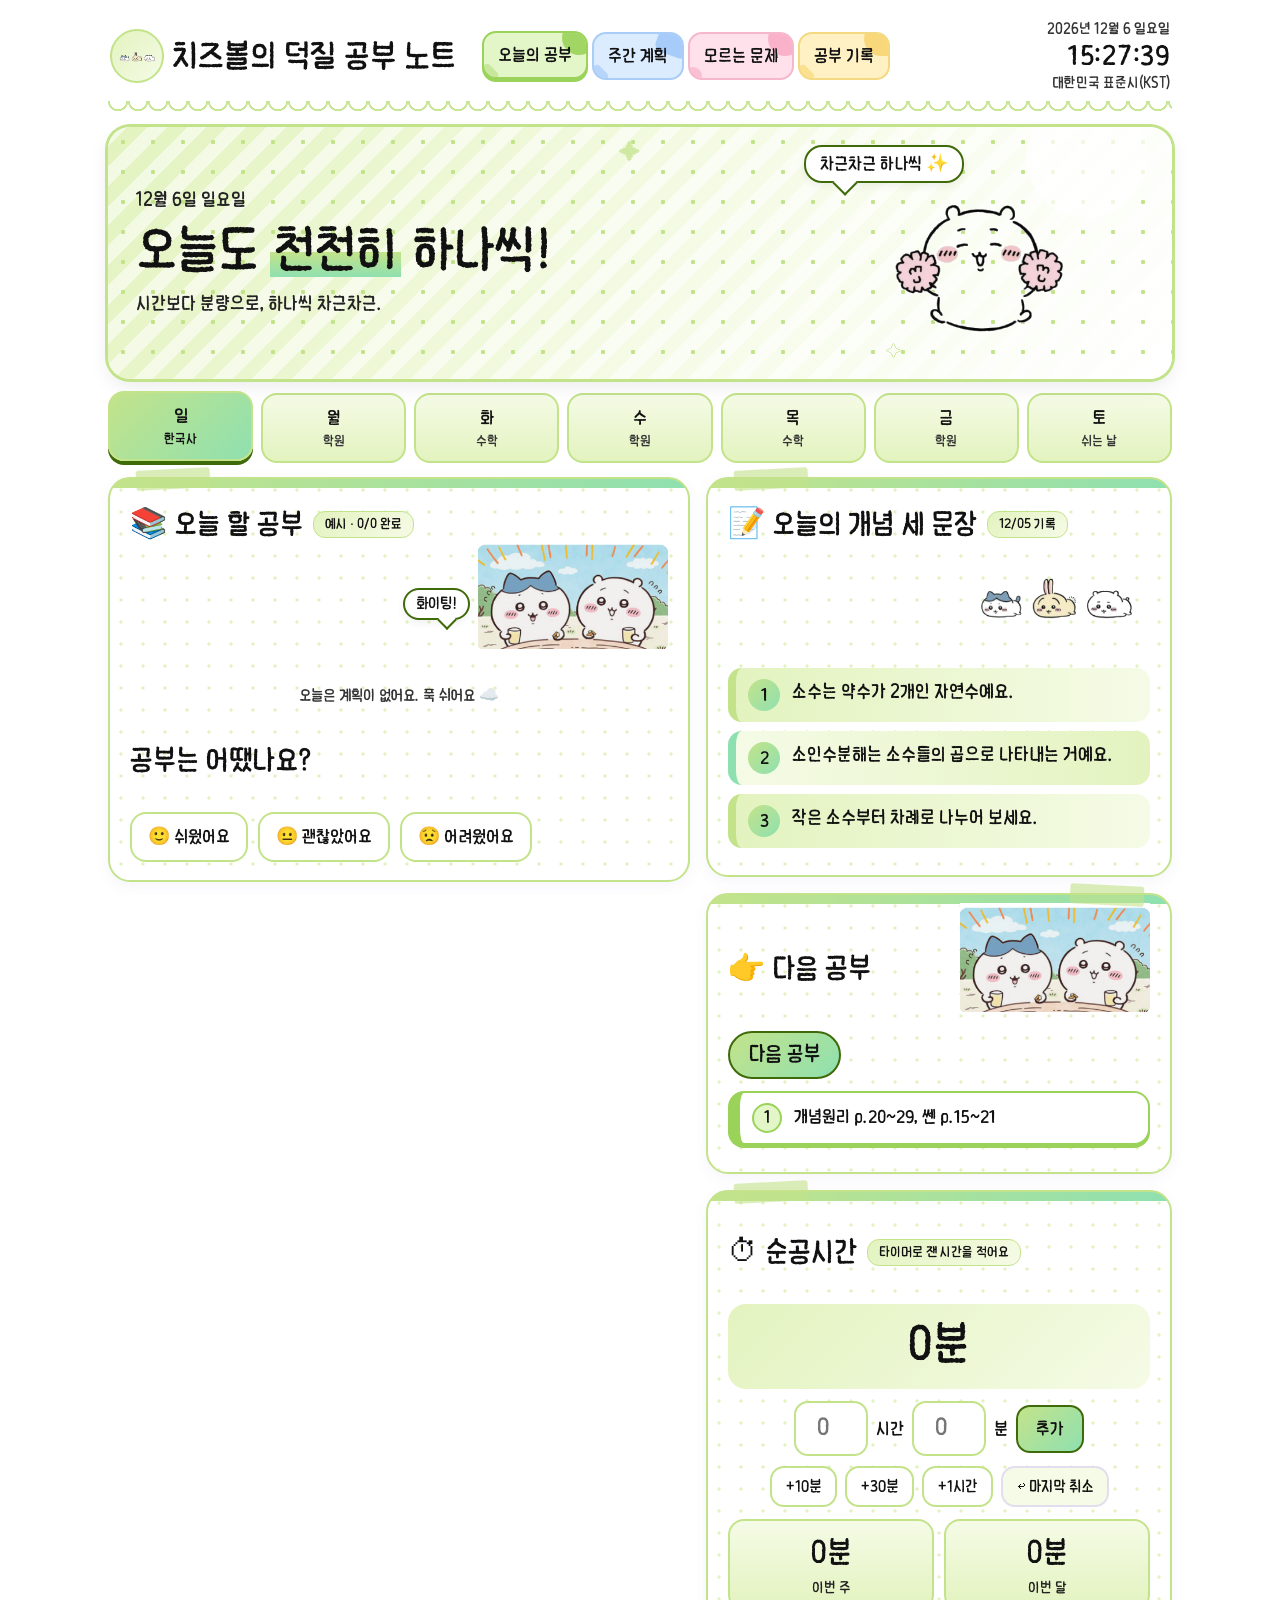
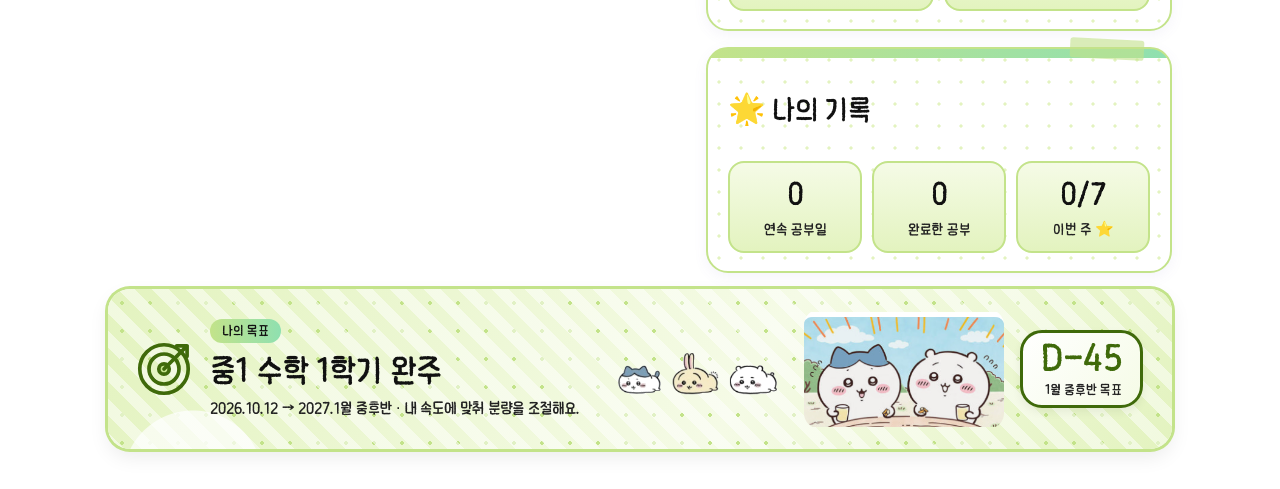
==== commit e11423fd: "오늘의 개념 세 문장을 오늘 단원 기준으로(월수금 연산·화목일 개념·토 복습), 개념 탭 추가, 주간 계획/할 일/다음 공부 줄바꿈 정리 Co-Authored-By: Claude " ====
--- a/apps-script/Index.html
+++ b/apps-script/Index.html
@@ -409,6 +409,29 @@
 .aeditbox{margin-top:6px}
 .aeditbox textarea{width:100%;min-height:64px;font:inherit;font-size:17px;padding:8px 10px;border:2.5px solid var(--pri);border-radius:12px;color:#111;background:#fff;box-sizing:border-box}
 .aeditbox .row{display:flex;gap:8px;margin-top:6px;justify-content:flex-end}
+
+/* ===== 줄바꿈·가독성 ===== */
+.task .subj{white-space:nowrap}
+.task .what{display:block}
+.task .what .tl{display:block;line-height:1.45;word-break:keep-all;overflow-wrap:break-word}
+.task .what .tl i,.nx-t .tl i,.ptx .tl i{font-style:normal;display:inline-block;min-width:22px;height:22px;line-height:22px;text-align:center;margin-right:6px;border-radius:50%;background:var(--tint);border:1.5px solid var(--pri);font-size:13px;color:#111}
+.rgs{display:flex;flex-wrap:wrap;gap:6px;margin-top:6px}
+.rg{display:inline-block;font-size:15px;line-height:1.3;color:#111;background:var(--soft);border:2px solid var(--pri);border-radius:10px;padding:2px 9px;word-break:keep-all}
+.nx-t strong .tl{display:block;word-break:keep-all;overflow-wrap:break-word;line-height:1.4}
+.nxr{display:none}
+.pday{display:flex;gap:10px;padding:12px 0;border-bottom:2px dashed var(--line)}
+.pday.cur{background:var(--soft);border-radius:16px;padding:12px 10px;border-bottom-color:transparent}
+.pd{flex:none;width:58px;text-align:center}
+.pd b{display:block;font-size:22px;color:#111}
+.pd span{display:block;font-size:13px;color:#333}
+.pitems{flex:1;min-width:0}
+.pit{background:#fff;border:2.5px solid var(--bd);border-left-width:10px;border-radius:14px;padding:7px 10px;margin-bottom:8px}
+.pit em{font-style:normal;display:inline-block;font-size:13px;color:#111;background:var(--bg2);border-radius:8px;padding:1px 8px;white-space:nowrap}
+.ptx{margin-top:3px;font-size:17px;color:#111}
+.ptx .tl{display:block;line-height:1.4;word-break:keep-all;overflow-wrap:break-word}
+.pit.rest{color:#333;border-color:var(--line);border-left-width:2.5px;text-align:center}
+.pit.c0{--bd:#9bd35a;--bg2:#e3f6c8}.pit.c1{--bd:#7fb2f5;--bg2:#dcecff}.pit.c2{--bd:#f58db0;--bg2:#ffe1ec}.pit.c3{--bd:#f5c542;--bg2:#fff1c4}
+@media(max-width:520px){.task{flex-wrap:wrap;row-gap:6px}.task .what{flex:1 1 100%;order:3}.task .qbtn,.task a{order:4}}
 </style>
 </head>
 <body>
@@ -596,7 +619,7 @@
 });
 
 /* ============ 데이터 ============ */
-var DB = {plan:[],log:[],vocab:[],repeats:[],rchecks:[],minutes:[],qlog:[],questions:[],qa:[],mood:{}};
+var DB = {plan:[],log:[],vocab:[],repeats:[],rchecks:[],minutes:[],qlog:[],questions:[],qa:[],concepts:[],mood:{}};
 var SUN=["일","월","화","수","목","금","토"];                       // 한 주는 일요일에 시작해요
 var KINDS=["한국사","학원","수학","학원","수학","학원","쉬는 날"]; // 일~토 순서
 function sIdx(d){return (wIdx(d)+1)%7}
@@ -630,7 +653,7 @@
   DB.plan=j.plan||[]; DB.log=j.log||[]; DB.mood={};
   DB.log.forEach(function(l){if(l.mood)DB.mood[l.date]=l.mood});
   DB.vocab=(j.vocab||[]).map(toVocab);
-  DB.qa=j.qa||[]; DB.repeats=j.repeats||[]; DB.rchecks=j.rchecks||[]; DB.minutes=j.minutes||[]; DB.qlog=j.qlog||[]; DB.questions=j.questions||[];
+  DB.qa=j.qa||[]; DB.concepts=j.concepts||[]; DB.repeats=j.repeats||[]; DB.rchecks=j.rchecks||[]; DB.minutes=j.minutes||[]; DB.qlog=j.qlog||[]; DB.questions=j.questions||[];
   if(j.images&&j.images.length)j.images.forEach(function(u){if(IMAGES.indexOf(u)<0)IMAGES.push(u)});
   if(j.goal){for(var k in j.goal){if(j.goal[k])GOAL[k]=j.goal[k]}}
 }
@@ -669,6 +692,38 @@
 }
 
 /* ============ 오늘 할 일 계산 ============ */
+/* ---- 오늘의 개념 세 문장: 오늘 공부할 단원에서 뽑아요 (월·수·금=연산, 화·목·일=개념, 토=이번 주 복습) ---- */
+function mathUnit(d){
+  var m=DB.plan.filter(function(r){return /^수학/.test(r.subject)&&r.unit});if(!m.length)return null;
+  var u=null,x=m.filter(function(r){return r.date===d})[0];
+  if(x)u=x.unit;
+  else{var ws=weekStart(d),we=addDays(ws,6),wk=m.filter(function(r){return r.date>=ws&&r.date<=we});
+    if(!wk.length)return null;
+    var after=wk.filter(function(r){return r.date>=d})[0];u=(after||wk[wk.length-1]).unit}
+  var first=m.filter(function(r){return r.unit===u}).map(function(r){return r.date}).sort()[0];
+  return {unit:u,first:first};
+}
+function conceptSet(d){
+  var mu=mathUnit(d);if(!mu||!DB.concepts.length)return null;
+  var w=wIdx(d),isSat=w===5,kind=(w===0||w===2||w===4)?"연산":"개념";
+  var all=DB.concepts.filter(function(c){return c[0]===mu.unit});
+  var list=all.filter(function(c){return c[1]===(isSat?"개념":kind)}).map(function(c){return c[2]});
+  if(!list.length)return null;
+  var out=[];
+  if(isSat)out=list.slice(0,3);
+  else{var k=Math.max(0,Math.round((utc(d)-utc(mu.first))/864e5)),st=(k*3)%list.length;
+    for(var i=0;i<Math.min(3,list.length);i++)out.push(list[(st+i)%list.length])}
+  return {items:out,chip:mu.unit+" · "+(isSat?"이번 주 복습":kind==="연산"?"연산 요령":"핵심 개념")};
+}
+/* ---- 줄바꿈 정리: "A + B" 는 줄을 나눠서, 분량은 알약으로 ---- */
+function fmtTitle(t){
+  var p=String(t||"").split(/\s+\+\s+/);
+  return p.map(function(x,i){return '<span class="tl">'+(p.length>1?'<i>'+(i+1)+'</i>':'')+esc(x)+'</span>'}).join("");
+}
+function fmtRange(r){
+  if(!r)return "";
+  return '<span class="rgs">'+String(r).split(/\s+\+\s+/).map(function(x){return '<span class="rg">'+esc(x)+'</span>'}).join("")+'</span>';
+}
 function tasksOf(date){return DB.plan.filter(function(r){return r.date===date})}
 function weekStart(d){return addDays(d,-sIdx(d))}
 function repeatItems(date){
@@ -766,7 +821,7 @@
     var qk=quizKind(r), btn=qk?'<button type="button" class="qbtn" data-q="'+qk+'">'+(qk==="word"?(isMock(r)?"📝 모의시험 10문제":"🎯 퀴즈 3문제"):"🧠 복습 퀴즈")+'</button>':"";
     var link=/개념/.test(r.subject)?'<a '+(r.link?'href="'+esc(r.link)+'" target="_blank" rel="noopener"':'class="off"')+'>▶ 강의 보기</a>':"";
     var tt=isMock(r)?"단어 모의시험":r.task,rg=isMock(r)?"10문제":r.range;
-    h+='<label class="task'+(r.done?" done":"")+'" data-id="'+esc(r.id)+'"><input type="checkbox"'+(r.done?" checked":"")+'><span class="subj">'+esc(r.subject)+'</span><span class="what">'+esc(tt)+(rg?' · <b>'+esc(rg)+'</b>':"")+(r.unit?'<small>'+esc(r.unit)+'</small>':"")+'</span>'+btn+link+'</label>';
+    h+='<label class="task'+(r.done?" done":"")+'" data-id="'+esc(r.id)+'"><input type="checkbox"'+(r.done?" checked":"")+'><span class="subj">'+esc(r.subject)+'</span><span class="what">'+fmtTitle(tt)+fmtRange(rg)+(r.unit?'<small>'+esc(r.unit)+'</small>':"")+'</span>'+btn+link+'</label>';
   });
   $("tasks").innerHTML=h||'<div class="empty">오늘은 계획이 없어요. 푹 쉬어요 ☁️</div>';
   var doneN=items.filter(function(x){return x.done}).length;
@@ -777,9 +832,9 @@
   [].forEach.call($("feel").querySelectorAll("button"),function(b){b.classList.toggle("on",b.dataset.v===m)});
 
   var lg=DB.log.filter(function(l){return l.date===TODAY})[0]||DB.log.filter(function(l){return l.c1}).slice(-1)[0];
-  var cs=lg?[lg.c1,lg.c2,lg.c3].filter(Boolean):[];
-  $("conceptChip").textContent=lg?(lg.date===TODAY?"오늘":lg.date.slice(5).replace("-","/")+" 기록"):"";
-  $("concepts").innerHTML=cs.length?cs.map(function(c,i){return '<div class="concept"><i>'+(i+1)+'</i><span>'+esc(c)+'</span></div>'}).join(""):'<div class="empty">공부 녹음을 올리면 여기에 세 문장으로 정리돼요 ✨</div>';
+  var cset=conceptSet(TODAY),cs=cset?cset.items:(lg?[lg.c1,lg.c2,lg.c3].filter(Boolean):[]);
+  $("conceptChip").textContent=cset?cset.chip:(lg?(lg.date===TODAY?"오늘":lg.date.slice(5).replace("-","/")+" 기록"):"");
+  $("concepts").innerHTML=cs.length?cs.map(function(c,i){return '<div class="concept"><i>'+(i+1)+'</i><span>'+esc(c)+'</span></div>'}).join(""):'<div class="empty">오늘 공부할 단원이 정해지면 여기에 핵심 세 문장이 나와요 ✨</div>';
 
   var nx="";
   if(lg&&lg.next){nx='<div class="nx-day"><b>다음 공부</b></div><div class="nx-item c0"><i>1</i><div class="nx-t"><strong>'+esc(lg.next)+'</strong></div></div>'}
@@ -787,7 +842,7 @@
     for(var k=1;k<=7;k++){var d2=addDays(TODAY,k),t=tasksOf(d2).filter(function(r){return !/학원/.test(r.subject)});
       if(t.length){var md=d2.slice(5).replace("-","/");
         nx='<div class="nx-day"><b>'+DAYN[wIdx(d2)]+'요일</b><span>'+md+(k===1?' · 내일':'')+'</span></div>'+
-          t.slice(0,5).map(function(r,i){return '<div class="nx-item c'+(i%4)+'"><i>'+(i+1)+'</i><div class="nx-t"><em>'+esc(r.subject)+'</em><strong>'+esc(r.task)+'</strong></div>'+(r.range?'<span class="nxr">'+esc(r.range)+'</span>':'')+'</div>'}).join("");break}}
+          t.slice(0,5).map(function(r,i){return '<div class="nx-item c'+(i%4)+'"><i>'+(i+1)+'</i><div class="nx-t"><em>'+esc(r.subject)+'</em><strong>'+fmtTitle(r.task)+'</strong>'+fmtRange(r.range)+'</div></div>'}).join("");break}}
   }
   $("next").innerHTML=nx||'<div class="empty">계획을 추가해 주세요</div>';
 
@@ -806,13 +861,13 @@
   $("stStreak").textContent=streak;$("stDone").textContent=doneCount;$("stWeek").textContent=wk+"/7";
 }
 function renderPlan(){
-  var mon=weekStart(TODAY),h='<table><tr><th>요일</th><th>과목</th><th>분량</th></tr>';
+  var mon=weekStart(TODAY),h="";
   for(var i=0;i<7;i++){
-    var ds=addDays(mon,i),t=dayItems(ds);
-    if(!t.length){h+='<tr class="'+(ds===TODAY?"cur":"")+'"><td>'+SUN[i]+' <small>'+ds.slice(5).replace("-","/")+'</small></td><td colspan="2" style="color:var(--sub)">쉬는 날</td></tr>';continue}
-    t.forEach(function(r,k){h+='<tr class="'+(ds===TODAY?"cur":"")+'"><td>'+(k?"":SUN[i]+' <small>'+ds.slice(5).replace("-","/")+'</small>')+'</td><td>'+esc(r.subject)+'</td><td>'+(r.done?"✅ ":"")+esc(r.task+(r.range?" · "+r.range:""))+'</td></tr>'});
-  }
-  $("planTable").innerHTML=h+'</table>';
+    var ds=addDays(mon,i),t=dayItems(ds),md=ds.slice(5).replace("-","/");
+    h+='<div class="pday'+(ds===TODAY?" cur":"")+'"><div class="pd"><b>'+SUN[i]+'</b><span>'+md+(ds===TODAY?' · 오늘':'')+'</span></div><div class="pitems">'+
+      (t.length?t.map(function(r,k){return '<div class="pit c'+(k%4)+'"><em>'+esc(r.subject)+'</em><div class="ptx">'+(r.done?'✅ ':'')+fmtTitle(r.task)+fmtRange(r.range)+'</div></div>'}).join(""):'<div class="pit rest">쉬는 날 ☁️</div>')+'</div></div>';
+  }
+  $("planTable").innerHTML=h;
 }
 function renderLog(){
   var L=DB.log.slice().sort(function(a,b){return a.date<b.date?1:-1});
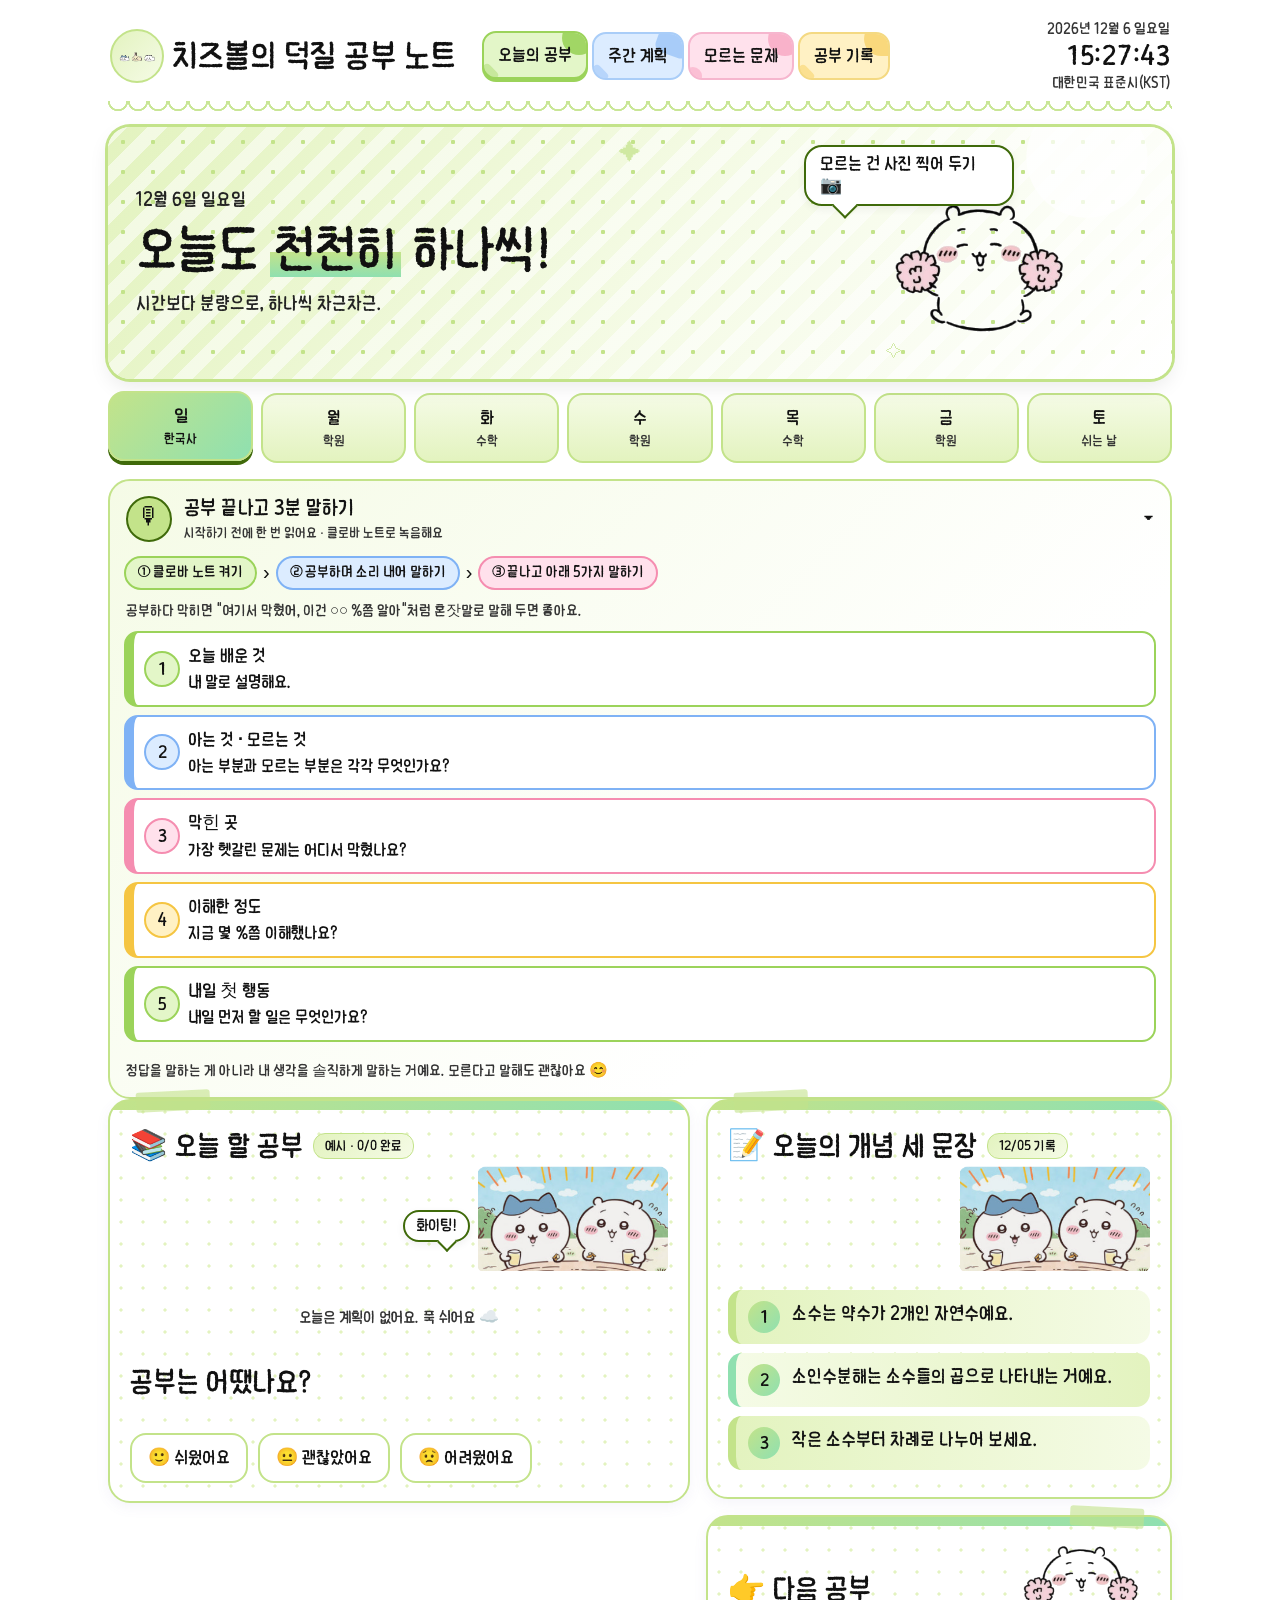
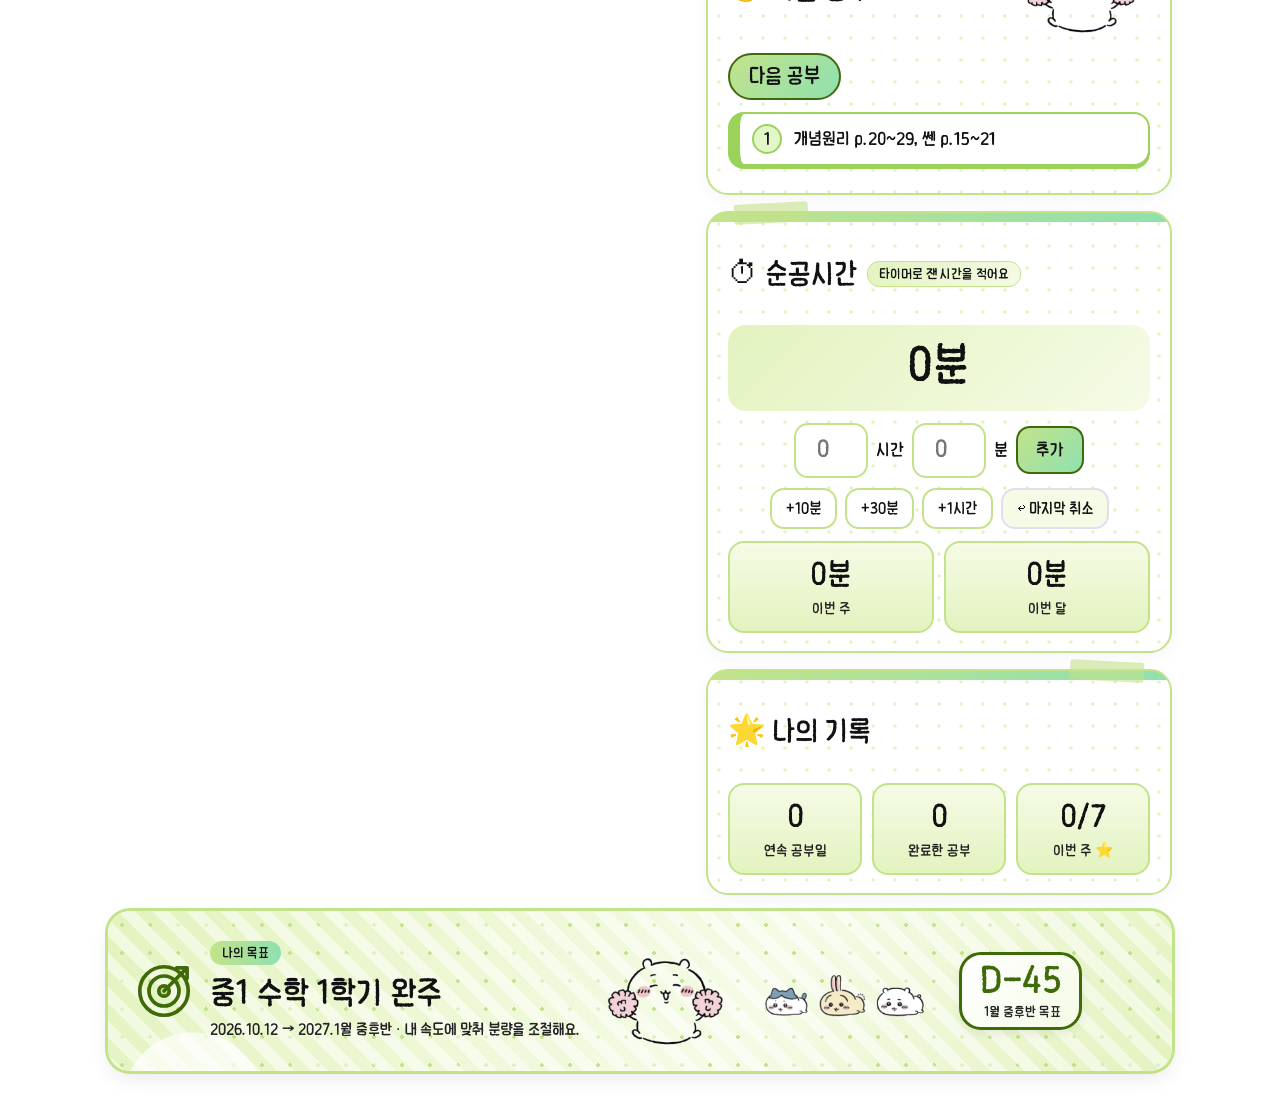
==== commit 563728b4: "공부 끝나고 3분 말하기 안내 카드(클로바 노트 녹음 순서와 5가지 질문) Co-Authored-By: Claude Sonnet 5.5 <noreply@anthropic.com> " ====
--- a/apps-script/Index.html
+++ b/apps-script/Index.html
@@ -432,6 +432,29 @@
 .pit.rest{color:#333;border-color:var(--line);border-left-width:2.5px;text-align:center}
 .pit.c0{--bd:#9bd35a;--bg2:#e3f6c8}.pit.c1{--bd:#7fb2f5;--bg2:#dcecff}.pit.c2{--bd:#f58db0;--bg2:#ffe1ec}.pit.c3{--bd:#f5c542;--bg2:#fff1c4}
 @media(max-width:520px){.task{flex-wrap:wrap;row-gap:6px}.task .what{flex:1 1 100%;order:3}.task .qbtn,.task a{order:4}}
+
+/* ===== 공부 끝나고 3분 말하기 ===== */
+.speak{margin-top:16px;border:2.5px solid var(--pri);border-radius:var(--r,22px);background:linear-gradient(135deg,var(--soft),#fff 70%);overflow:hidden}
+.speak summary{list-style:none;display:flex;align-items:center;gap:12px;padding:14px 16px;cursor:pointer;touch-action:manipulation;-webkit-tap-highlight-color:transparent}
+.speak summary::-webkit-details-marker{display:none}
+.sp-ic{flex:none;width:46px;height:46px;border-radius:50%;background:var(--pri);border:2.5px solid var(--deep);display:flex;align-items:center;justify-content:center;font-size:24px}
+.sp-t{flex:1;font-size:21px;color:#111;line-height:1.3;word-break:keep-all}
+.sp-t small{display:block;font-size:14px;color:#333;margin-top:2px}
+.sp-ar{flex:none;font-size:22px;color:#111;transition:transform .15s}
+.speak:not([open]) .sp-ar{transform:rotate(-90deg)}
+.sp-list{list-style:none;counter-reset:sp;margin:0;padding:0 14px 6px}
+.sp-list li{counter-increment:sp;display:flex;flex-direction:column;gap:2px;position:relative;margin:8px 0;padding:10px 12px 10px 54px;background:#fff;border:2.5px solid var(--bd);border-left-width:10px;border-radius:14px}
+.sp-list li::before{content:counter(sp);position:absolute;left:10px;top:50%;transform:translateY(-50%);width:32px;height:32px;border-radius:50%;background:var(--bg2);border:2px solid var(--bd);display:flex;align-items:center;justify-content:center;font-size:18px;color:#111}
+.sp-list li b{font-size:18px;color:#111;font-weight:700}
+.sp-list li span{font-size:17px;color:#111;line-height:1.4;word-break:keep-all;overflow-wrap:break-word}
+.sp-list li.s0{--bd:#9bd35a;--bg2:#e3f6c8}.sp-list li.s1{--bd:#7fb2f5;--bg2:#dcecff}.sp-list li.s2{--bd:#f58db0;--bg2:#ffe1ec}.sp-list li.s3{--bd:#f5c542;--bg2:#fff1c4}
+.sp-note{margin:4px 16px 14px;font-size:15px;color:#333;line-height:1.5;word-break:keep-all}
+
+.sp-flow{display:flex;flex-wrap:wrap;align-items:center;gap:6px;padding:0 14px 4px}
+.sp-flow span{font-size:15px;color:#111;border:2.5px solid var(--bd);background:var(--bg2);border-radius:999px;padding:4px 12px;word-break:keep-all}
+.sp-flow i{font-style:normal;font-size:20px;color:#111}
+.sp-flow .f0{--bd:#9bd35a;--bg2:#e3f6c8}.sp-flow .f1{--bd:#7fb2f5;--bg2:#dcecff}.sp-flow .f2{--bd:#f58db0;--bg2:#ffe1ec}
+.sp-hint{margin:6px 16px 2px;font-size:15px;color:#333;line-height:1.5;word-break:keep-all}
 </style>
 </head>
 <body>
@@ -464,6 +487,21 @@
     </div>
 
     <div class="week" id="week"></div>
+
+    <details class="speak" id="speak" open>
+      <summary><span class="sp-ic">🎙</span><span class="sp-t">공부 끝나고 3분 말하기<small>시작하기 전에 한 번 읽어요 · 클로바 노트로 녹음해요</small></span><span class="sp-ar">▾</span></summary>
+      <div class="sp-flow"><span class="f0">① 클로바 노트 켜기</span><i>›</i><span class="f1">② 공부하며 소리 내어 말하기</span><i>›</i><span class="f2">③ 끝나고 아래 5가지 말하기</span></div>
+      <p class="sp-hint">공부하다 막히면 "여기서 막혔어, 이건 ○○ %쯤 알아"처럼 혼잣말로 말해 두면 좋아요.</p>
+      <ol class="sp-list">
+        <li class="s0"><b>오늘 배운 것</b><span>내 말로 설명해요.</span></li>
+        <li class="s1"><b>아는 것 · 모르는 것</b><span>아는 부분과 모르는 부분은 각각 무엇인가요?</span></li>
+        <li class="s2"><b>막힌 곳</b><span>가장 헷갈린 문제는 어디서 막혔나요?</span></li>
+        <li class="s3"><b>이해한 정도</b><span>지금 몇 %쯤 이해했나요?</span></li>
+        <li class="s0"><b>내일 첫 행동</b><span>내일 먼저 할 일은 무엇인가요?</span></li>
+      </ol>
+      <p class="sp-note">정답을 말하는 게 아니라 내 생각을 솔직하게 말하는 거예요. 모른다고 말해도 괜찮아요 😊</p>
+    </details>
+
 
     <div class="grid">
       <div class="card">
@@ -1169,6 +1207,11 @@
 
 /* ============ 시작 ============ */
 setInterval(tick,1000);
+
+(function(){var d=document.getElementById("speak");if(!d)return;
+  try{if(localStorage.getItem("speak-open")==="0")d.removeAttribute("open")}catch(e){}
+  d.addEventListener("toggle",function(){try{localStorage.setItem("speak-open",d.open?"1":"0")}catch(e){}});
+})();
 loadData().then(function(){renderAll();assignImages()}).catch(function(){toast("시트를 못 불러왔어요")});
 </script>
 </body>
